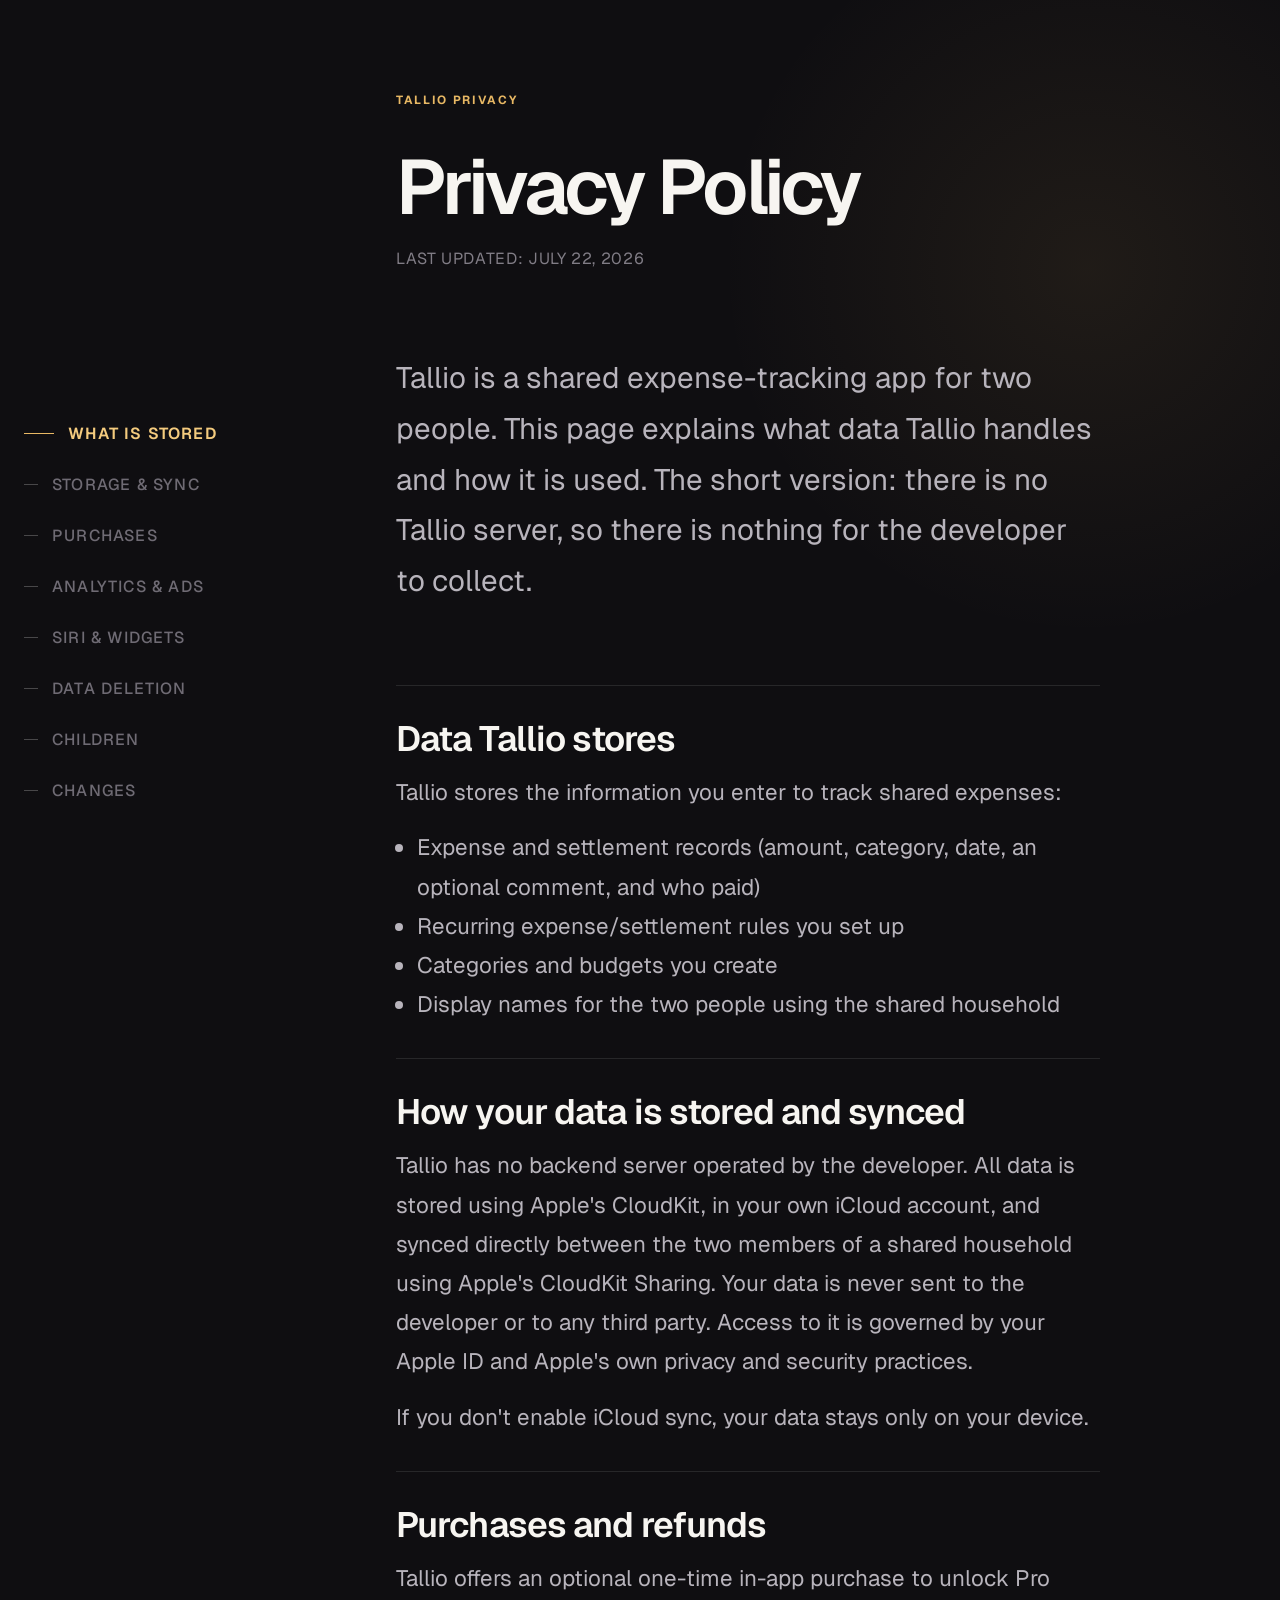
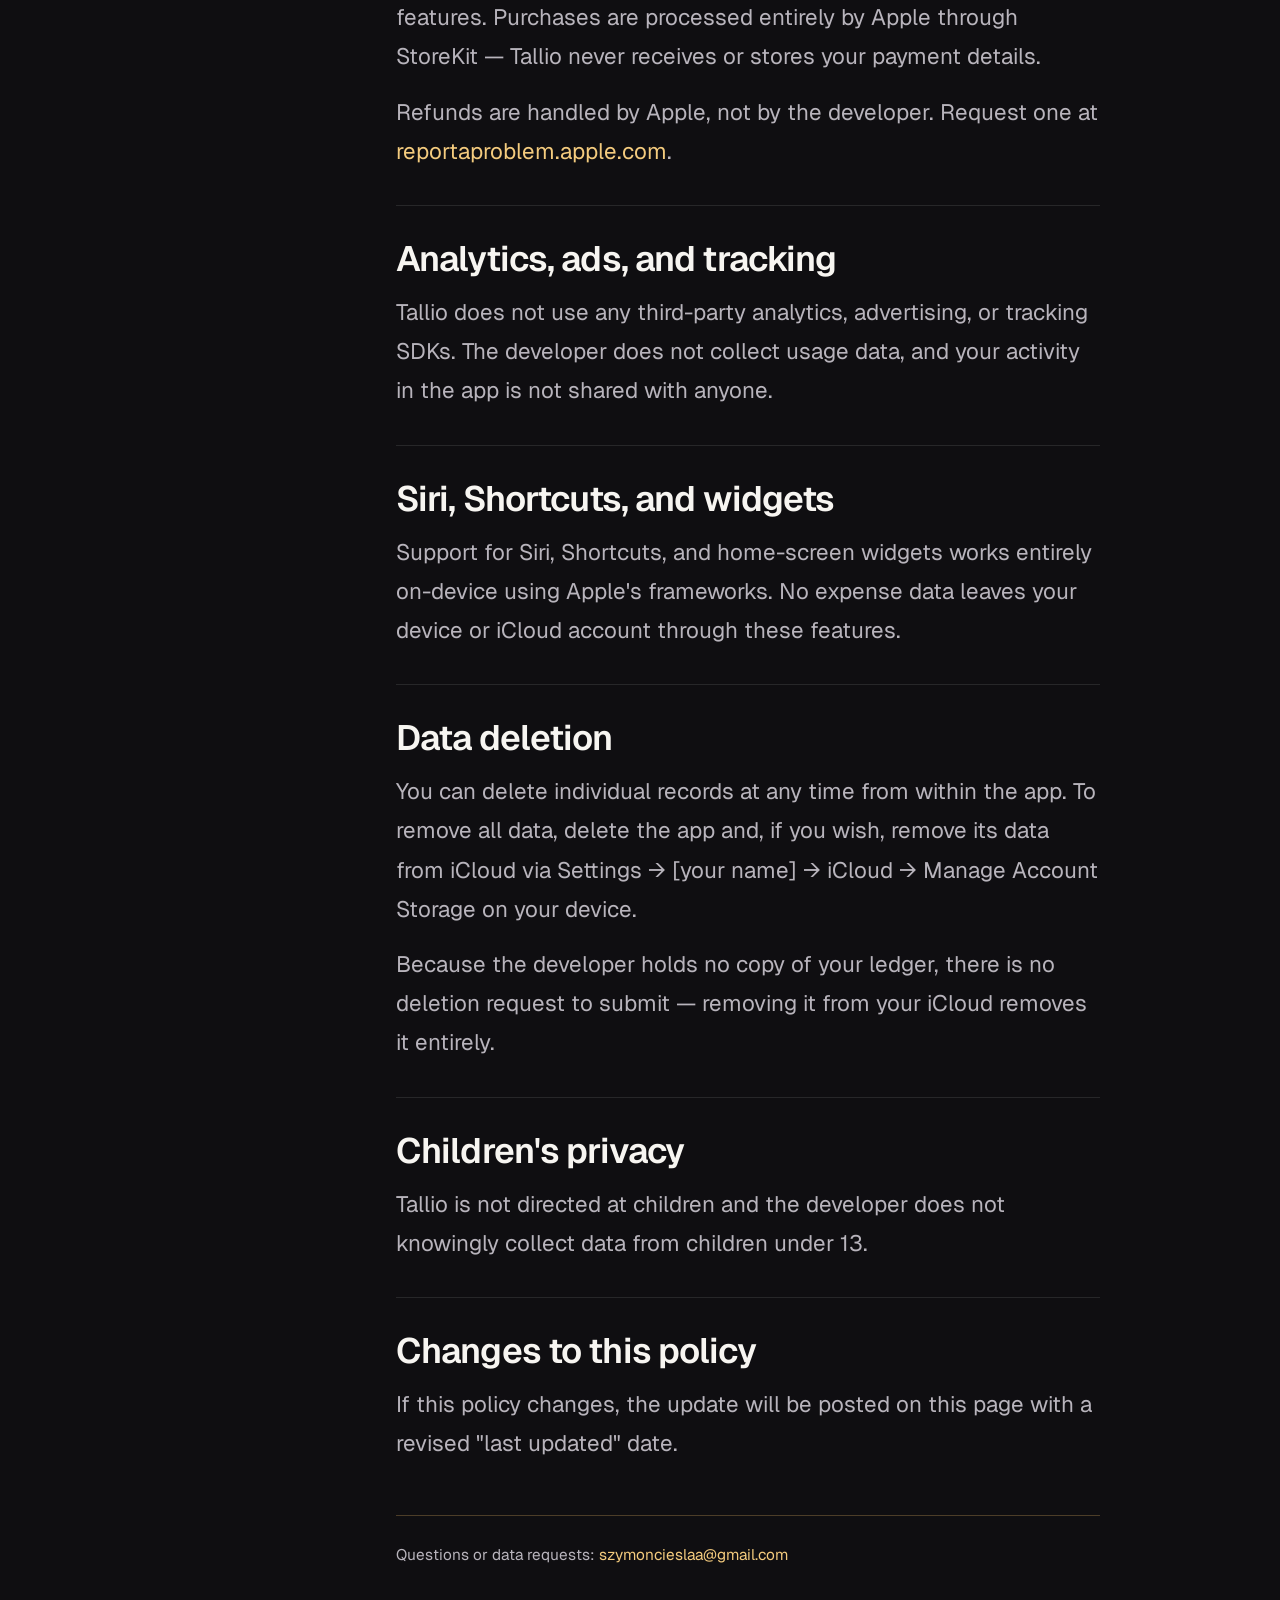
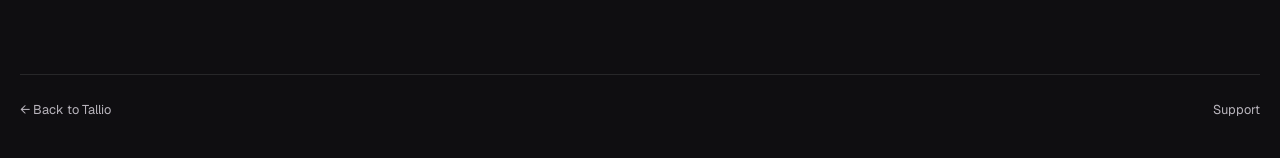
==== index.html @ cdf9dbfb "Match legal page to reference layout" ====
<!DOCTYPE html>
<html lang="en">
<head>
<meta charset="utf-8">
<meta name="viewport" content="width=device-width, initial-scale=1">
<title>Tallio — Privacy Policy</title>
<meta name="description" content="How Tallio handles your data. There is no Tallio server — everything lives in your own iCloud.">
<link rel="canonical" href="https://ciesls.github.io/tallio-legal/">
<meta property="og:type" content="website">
<meta property="og:site_name" content="Tallio">
<meta property="og:url" content="https://ciesls.github.io/tallio-legal/">
<meta property="og:title" content="Tallio — Privacy Policy">
<meta property="og:description" content="How Tallio handles your data. There is no Tallio server — everything lives in your own iCloud.">
<meta property="og:image" content="https://ciesls.github.io/tallio/og.png">
<meta name="twitter:card" content="summary_large_image">
<meta name="twitter:title" content="Tallio — Privacy Policy">
<meta name="twitter:description" content="How Tallio handles your data. There is no Tallio server — everything lives in your own iCloud.">
<meta name="twitter:image" content="https://ciesls.github.io/tallio/og.png">
<link rel="icon" href="app-icon.png">
<link rel="stylesheet" href="https://fonts.googleapis.com/css2?family=Geist:wght@400;500;600;700&display=swap">
<style>
*, *::before, *::after { box-sizing: border-box; }
html { scroll-behavior: smooth; scroll-padding-top: 96px; background: #0f0e11; }
body { margin: 0; background: radial-gradient(circle at 85% 8%, rgba(232,184,100,.08), transparent 23rem), #0f0e11; color: #f7f5f1; font-family: "Geist", "SF Pro Display", -apple-system, system-ui, sans-serif; text-rendering: optimizeLegibility; }
a { color: #f4cb7e; text-decoration: none; }
a:hover { color: #e8b864; text-decoration: underline; }
img { display: block; max-width: 100%; }
::selection { background: #e8b864; color: #2a1c08; }

[style-hover]:hover { color: #f4cb7e; }
header a:hover, header summary:hover { background: rgba(255,255,255,.05); }
.rail a, .strip a { text-decoration: none; }
.rail a { display: flex; align-items: center; gap: 12px; padding: 7px 0; color: #6f6b74; font-size: .72rem; font-weight: 500; letter-spacing: .075em; text-transform: uppercase; transition: color .2s; }
.rail a.on { color: #f4cb7e; font-weight: 620; }
.rail .bar { height: 1px; width: 14px; background: rgba(255,255,255,.24); transition: width .24s cubic-bezier(.4,0,.2,1), background .24s; }
.rail a.on .bar { width: 30px; background: #e8b864; }

.rail { position: fixed; left: max(18px, calc((100vw - 860px) / 2 - 172px)); top: 52%; transform: translateY(-50%); z-index: 40; display: none; gap: 3px; padding: 6px 0; }
.pagenav { display: flex; flex-wrap: wrap; gap: 8px; margin: 0 0 56px; padding: 20px; border: 1px solid rgba(255,255,255,.10); border-radius: 18px; background: rgba(255,255,255,.024); }
.pagenav span.eyebrow { flex-basis: 100%; color: #817d86; font-size: .68rem; font-weight: 670; letter-spacing: .12em; text-transform: uppercase; }
.pagenav a { padding: 8px 12px; border: 1px solid rgba(255,255,255,.10); border-radius: 999px; color: #b8b4bc; font-size: .8rem; text-decoration: none; }
.pagenav a:hover { color: #f4cb7e; border-color: rgba(232,184,100,.28); }
@media (min-width: 1220px) { .rail { display: grid; } .pagenav { display: none; } }

/* Match the wide editorial layout used by the legal-page reference. */
@media (min-width: 1220px) {
  header { display: none !important; }
  body > div[style*="height:69px"] { display: none !important; }
  .rail {
    left: max(24px, calc((100vw - 1844px) / 2)) !important;
    top: 68% !important;
    gap: 8px;
  }
  .rail a {
    padding: 11px 0 !important;
    font-size: 1rem !important;
    gap: 14px;
  }
  main.legal-main {
    width: min(1472px, calc(100vw - 576px)) !important;
    margin: 0 0 0 max(396px, calc((100vw - 1844px) / 2 + 294px)) !important;
    padding: 92px 0 90px !important;
  }
  main.legal-main > h1 {
    margin-top: 42px !important;
    margin-bottom: 22px !important;
    font-size: clamp(4rem, 6vw, 7.6rem) !important;
  }
  main.legal-main > p.legal-updated {
    margin-bottom: 84px !important;
    font-size: 1rem !important;
  }
  main.legal-main > p.legal-intro {
    margin-bottom: 78px !important;
    font-size: 1.85rem !important;
    line-height: 1.72 !important;
  }
  main.legal-main section h2 {
    font-size: 2.2rem !important;
  }
  main.legal-main section p,
  main.legal-main section ul {
    font-size: 1.4rem !important;
    line-height: 1.75 !important;
  }
}

</style>
</head>
<body>
<header style="position:fixed;top:0;left:0;right:0;z-index:50;width:100%;display:grid;grid-template-columns:auto minmax(0,1fr) auto auto;align-items:center;gap:10px;padding:14px max(20px, calc((100% - 1240px) / 2));backdrop-filter:blur(22px) saturate(140%);-webkit-backdrop-filter:blur(22px) saturate(140%);background:rgba(15,14,17,.78);border-bottom:1px solid rgba(255,255,255,.07)">
  <a href="https://ciesls.github.io/tallio/" style="display:inline-flex;align-items:center;gap:11px;font-size:1.12rem;font-weight:680;letter-spacing:-.025em;color:#f7f5f1;width:max-content" style-hover="color:#f7f5f1">
    <img src="app-icon.png" alt="" width="38" height="38" style="border-radius:10px;box-shadow:0 8px 28px rgba(0,0,0,.42)">
    <span>Tallio</span>
  </a>
  <div style="display:flex;align-items:center;justify-content:flex-end;gap:6px;min-width:0;overflow-x:auto;scrollbar-width:none">
    <a href="https://ciesls.github.io/tallio/#features" style="color:#b8b4bc;font-size:.86rem;padding:8px 12px;border-radius:999px;white-space:nowrap" style-hover="color:#f4cb7e;background:rgba(255,255,255,.05)">Features</a>
    <a href="https://ciesls.github.io/tallio/support.html" style="color:#b8b4bc;font-size:.86rem;padding:8px 12px;border-radius:999px;white-space:nowrap" style-hover="color:#f4cb7e;background:rgba(255,255,255,.05)">Support</a>
  </div>
  <a aria-current="page" href="#top" style="justify-self:end;color:#f4cb7e;font-size:.86rem;padding:8px 12px;border-radius:999px;white-space:nowrap;background:rgba(255,255,255,.05)">Legal</a>
  <a href="https://apps.apple.com/app/tallio" style="justify-self:end;padding:10px 17px;border-radius:999px;border:1px solid rgba(232,184,100,.28);background:rgba(232,184,100,.09);color:#f4cb7e;font-size:.84rem;font-weight:600;white-space:nowrap">Download</a>
</header>
<div style="height:69px"></div>

<nav class="rail" data-spy aria-label="Sections">
    <a href="#stores" class="on"><span class="bar"></span><span>What is stored</span></a>
    <a href="#sync"><span class="bar"></span><span>Storage & sync</span></a>
    <a href="#purchases"><span class="bar"></span><span>Purchases</span></a>
    <a href="#tracking"><span class="bar"></span><span>Analytics & ads</span></a>
    <a href="#siri"><span class="bar"></span><span>Siri & widgets</span></a>
    <a href="#deletion"><span class="bar"></span><span>Data deletion</span></a>
    <a href="#children"><span class="bar"></span><span>Children</span></a>
    <a href="#changes"><span class="bar"></span><span>Changes</span></a>
  </nav>

<main id="top" class="legal-main" style="width:min(calc(100% - 40px),860px);margin:0 auto;padding:88px 0 90px;display:grid;grid-template-columns:1fr">
  <span style="display:inline-flex;color:#e8b864;letter-spacing:.14em;text-transform:uppercase;font-size:.74rem;font-weight:680">Tallio privacy</span>
  <h1 style="max-width:780px;margin:20px 0 12px;font-size:clamp(2.8rem,6vw,4.6rem);font-weight:620;line-height:1;letter-spacing:-.05em">Privacy Policy</h1>
  <p class="legal-updated" style="margin:0 0 44px;color:#817d86;font-size:.82rem;letter-spacing:.04em;text-transform:uppercase">Last updated: July 22, 2026</p>
  <p class="legal-intro" style="margin:0 0 40px;color:#b8b4bc;font-size:1.18rem;line-height:1.7">Tallio is a shared expense-tracking app for two people. This page explains what data Tallio handles and how it is used. The short version: there is no Tallio server, so there is nothing for the developer to collect.</p>

  <nav class="pagenav" aria-label="On this page">
    <span class="eyebrow">On this page</span>
    <a href="#stores">What is stored</a>
    <a href="#sync">Storage & sync</a>
    <a href="#purchases">Purchases</a>
    <a href="#tracking">Analytics & ads</a>
    <a href="#siri">Siri & widgets</a>
    <a href="#deletion">Data deletion</a>
    <a href="#children">Children</a>
    <a href="#changes">Changes</a>
  </nav>

  <section id="stores" style="padding:30px 0 34px;border-top:1px solid rgba(255,255,255,.10)">
    <h2 style="margin:0 0 12px;color:#f7f5f1;font-size:1.38rem;font-weight:610;letter-spacing:-.025em">Data Tallio stores</h2>
    <p style="margin:0 0 16px;color:#b8b4bc;font-size:.98rem;line-height:1.75">Tallio stores the information you enter to track shared expenses:</p>
    <ul style="margin:0;padding-left:1.3rem;color:#b8b4bc;font-size:.98rem;line-height:1.75">
      <li>Expense and settlement records (amount, category, date, an optional comment, and who paid)</li>
      <li>Recurring expense/settlement rules you set up</li>
      <li>Categories and budgets you create</li>
      <li>Display names for the two people using the shared household</li>
    </ul>
  </section>

  <section id="sync" style="padding:30px 0 34px;border-top:1px solid rgba(255,255,255,.10)">
    <h2 style="margin:0 0 12px;color:#f7f5f1;font-size:1.38rem;font-weight:610;letter-spacing:-.025em">How your data is stored and synced</h2>
    <p style="margin:0 0 16px;color:#b8b4bc;font-size:.98rem;line-height:1.75">Tallio has no backend server operated by the developer. All data is stored using Apple's CloudKit, in your own iCloud account, and synced directly between the two members of a shared household using Apple's CloudKit Sharing. Your data is never sent to the developer or to any third party. Access to it is governed by your Apple ID and Apple's own privacy and security practices.</p>
    <p style="margin:0;color:#b8b4bc;font-size:.98rem;line-height:1.75">If you don't enable iCloud sync, your data stays only on your device.</p>
  </section>

  <section id="purchases" style="padding:30px 0 34px;border-top:1px solid rgba(255,255,255,.10)">
    <h2 style="margin:0 0 12px;color:#f7f5f1;font-size:1.38rem;font-weight:610;letter-spacing:-.025em">Purchases and refunds</h2>
    <p style="margin:0 0 16px;color:#b8b4bc;font-size:.98rem;line-height:1.75">Tallio offers an optional one-time in-app purchase to unlock Pro features. Purchases are processed entirely by Apple through StoreKit — Tallio never receives or stores your payment details.</p>
    <p style="margin:0;color:#b8b4bc;font-size:.98rem;line-height:1.75">Refunds are handled by Apple, not by the developer. Request one at <a href="https://reportaproblem.apple.com" rel="noopener">reportaproblem.apple.com</a>.</p>
  </section>

  <section id="tracking" style="padding:30px 0 34px;border-top:1px solid rgba(255,255,255,.10)">
    <h2 style="margin:0 0 12px;color:#f7f5f1;font-size:1.38rem;font-weight:610;letter-spacing:-.025em">Analytics, ads, and tracking</h2>
    <p style="margin:0;color:#b8b4bc;font-size:.98rem;line-height:1.75">Tallio does not use any third-party analytics, advertising, or tracking SDKs. The developer does not collect usage data, and your activity in the app is not shared with anyone.</p>
  </section>

  <section id="siri" style="padding:30px 0 34px;border-top:1px solid rgba(255,255,255,.10)">
    <h2 style="margin:0 0 12px;color:#f7f5f1;font-size:1.38rem;font-weight:610;letter-spacing:-.025em">Siri, Shortcuts, and widgets</h2>
    <p style="margin:0;color:#b8b4bc;font-size:.98rem;line-height:1.75">Support for Siri, Shortcuts, and home-screen widgets works entirely on-device using Apple's frameworks. No expense data leaves your device or iCloud account through these features.</p>
  </section>

  <section id="deletion" style="padding:30px 0 34px;border-top:1px solid rgba(255,255,255,.10)">
    <h2 style="margin:0 0 12px;color:#f7f5f1;font-size:1.38rem;font-weight:610;letter-spacing:-.025em">Data deletion</h2>
    <p style="margin:0 0 16px;color:#b8b4bc;font-size:.98rem;line-height:1.75">You can delete individual records at any time from within the app. To remove all data, delete the app and, if you wish, remove its data from iCloud via Settings → [your name] → iCloud → Manage Account Storage on your device.</p>
    <p style="margin:0;color:#b8b4bc;font-size:.98rem;line-height:1.75">Because the developer holds no copy of your ledger, there is no deletion request to submit — removing it from your iCloud removes it entirely.</p>
  </section>

  <section id="children" style="padding:30px 0 34px;border-top:1px solid rgba(255,255,255,.10)">
    <h2 style="margin:0 0 12px;color:#f7f5f1;font-size:1.38rem;font-weight:610;letter-spacing:-.025em">Children's privacy</h2>
    <p style="margin:0;color:#b8b4bc;font-size:.98rem;line-height:1.75">Tallio is not directed at children and the developer does not knowingly collect data from children under 13.</p>
  </section>

  <section id="changes" style="padding:30px 0 34px;border-top:1px solid rgba(255,255,255,.10)">
    <h2 style="margin:0 0 12px;color:#f7f5f1;font-size:1.38rem;font-weight:610;letter-spacing:-.025em">Changes to this policy</h2>
    <p style="margin:0;color:#b8b4bc;font-size:.98rem;line-height:1.75">If this policy changes, the update will be posted on this page with a revised "last updated" date.</p>
  </section>

  <p style="margin-top:18px;padding:26px 0 0;border-top:1px solid rgba(232,184,100,.28);color:#b8b4bc;font-size:.96rem;line-height:1.7">
    Questions or data requests: <a href="mailto:szymoncieslaa@gmail.com">szymoncieslaa@gmail.com</a>
  </p>
</main>

<footer style="width:min(calc(100% - 40px),1240px);margin:0 auto;display:flex;flex-wrap:wrap;gap:22px;justify-content:space-between;padding:26px 0 40px;border-top:1px solid rgba(255,255,255,.10);color:#817d86;font-size:.8rem">
  <a href="https://ciesls.github.io/tallio/" style="color:#b8b4bc" style-hover="color:#e8b864">← Back to Tallio</a>
  <a href="https://ciesls.github.io/tallio/support.html" style="color:#b8b4bc" style-hover="color:#e8b864">Support</a>
</footer>

<script>
(function(){
  var ids = ["stores","sync","purchases","tracking","siri","deletion","children","changes"];
  var links = [].slice.call(document.querySelectorAll('[data-spy] a'));
  var bars = document.querySelector('[data-bars]');
  var spacer = document.querySelector('[data-spacer]');
  var queued = false;
  function sync(){
    if (bars && spacer) spacer.style.height = bars.offsetHeight + 'px';
    var mark = window.innerHeight * 0.32;
    var active = ids[0];
    ids.forEach(function(id){
      var el = document.getElementById(id);
      if (el && el.getBoundingClientRect().top <= mark) active = id;
    });
    links.forEach(function(a){
      a.classList.toggle('on', a.getAttribute('href') === '#' + active);
    });
  }
  function tick(){ if (queued) return; queued = true; requestAnimationFrame(function(){ queued = false; sync(); }); }
  window.addEventListener('scroll', tick, { passive: true });
  window.addEventListener('resize', tick);
  sync(); setTimeout(sync, 300);
})();
</script>

</body>
</html>
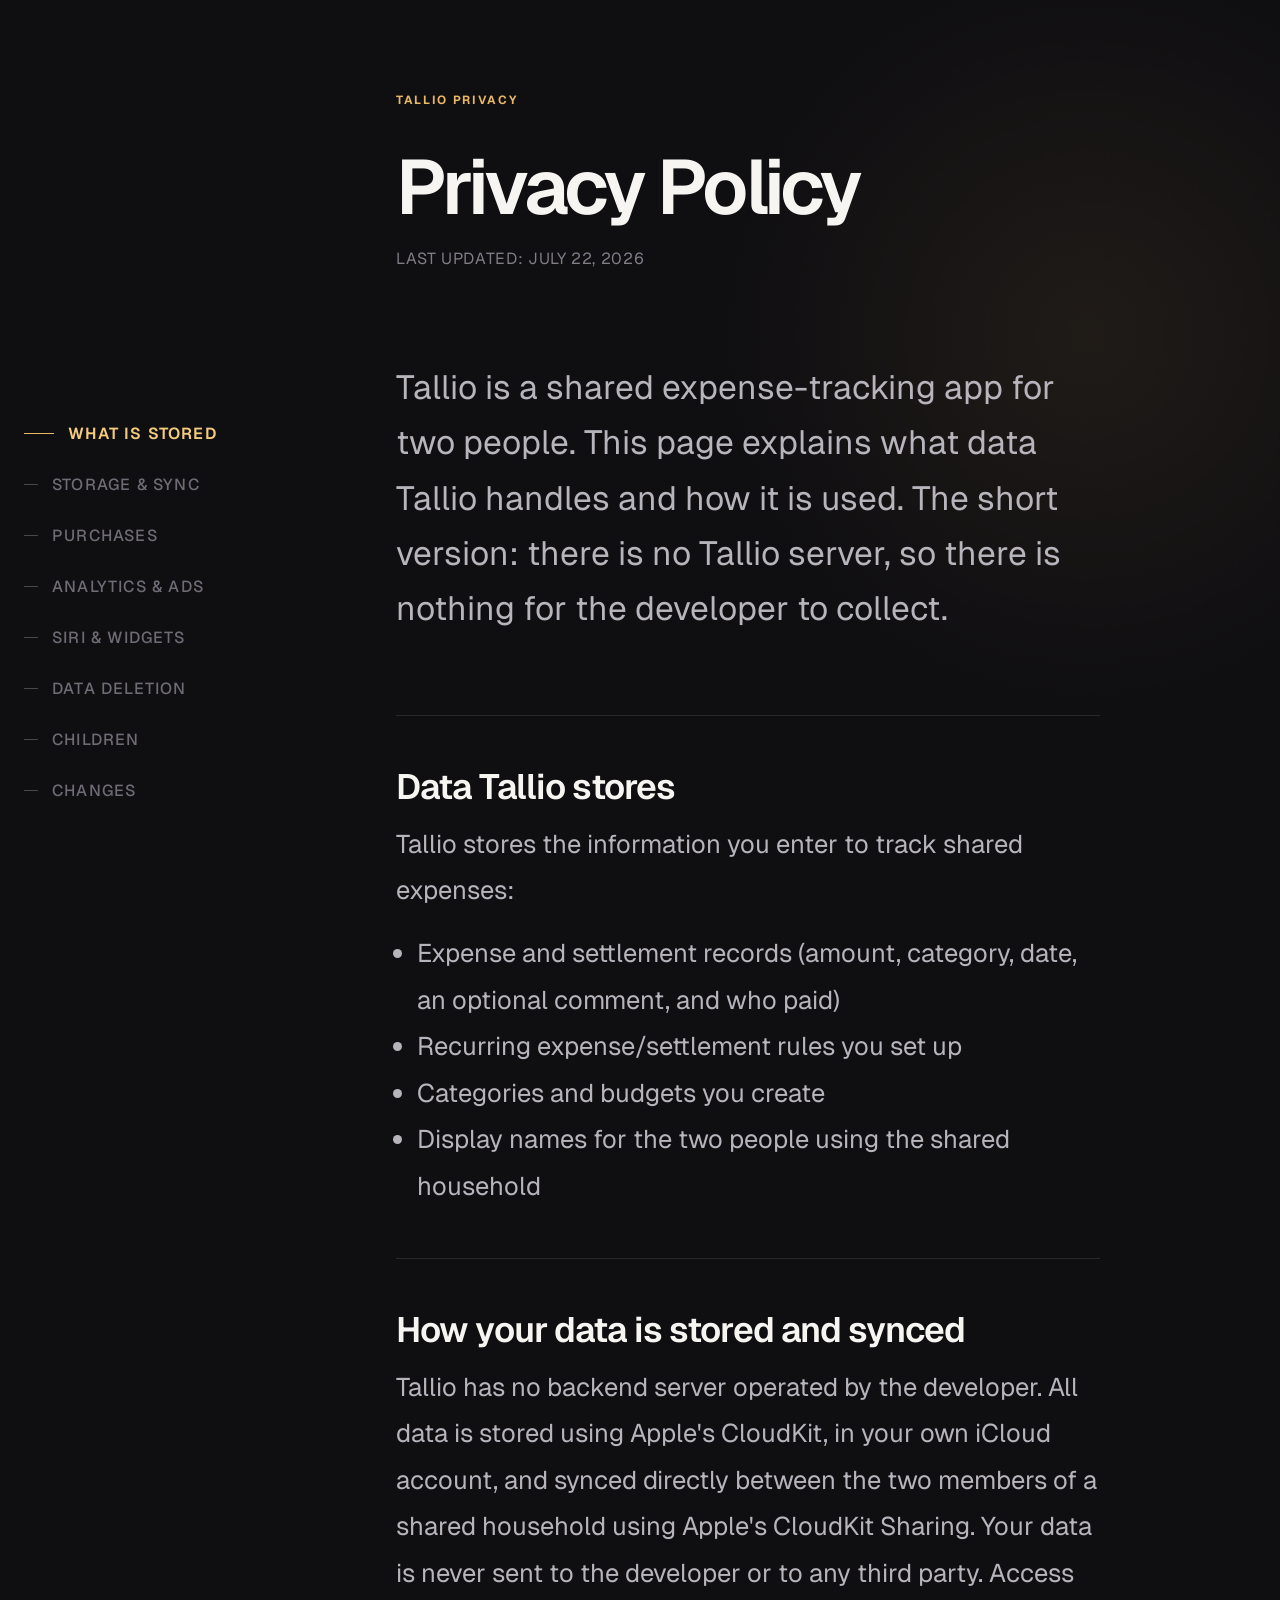
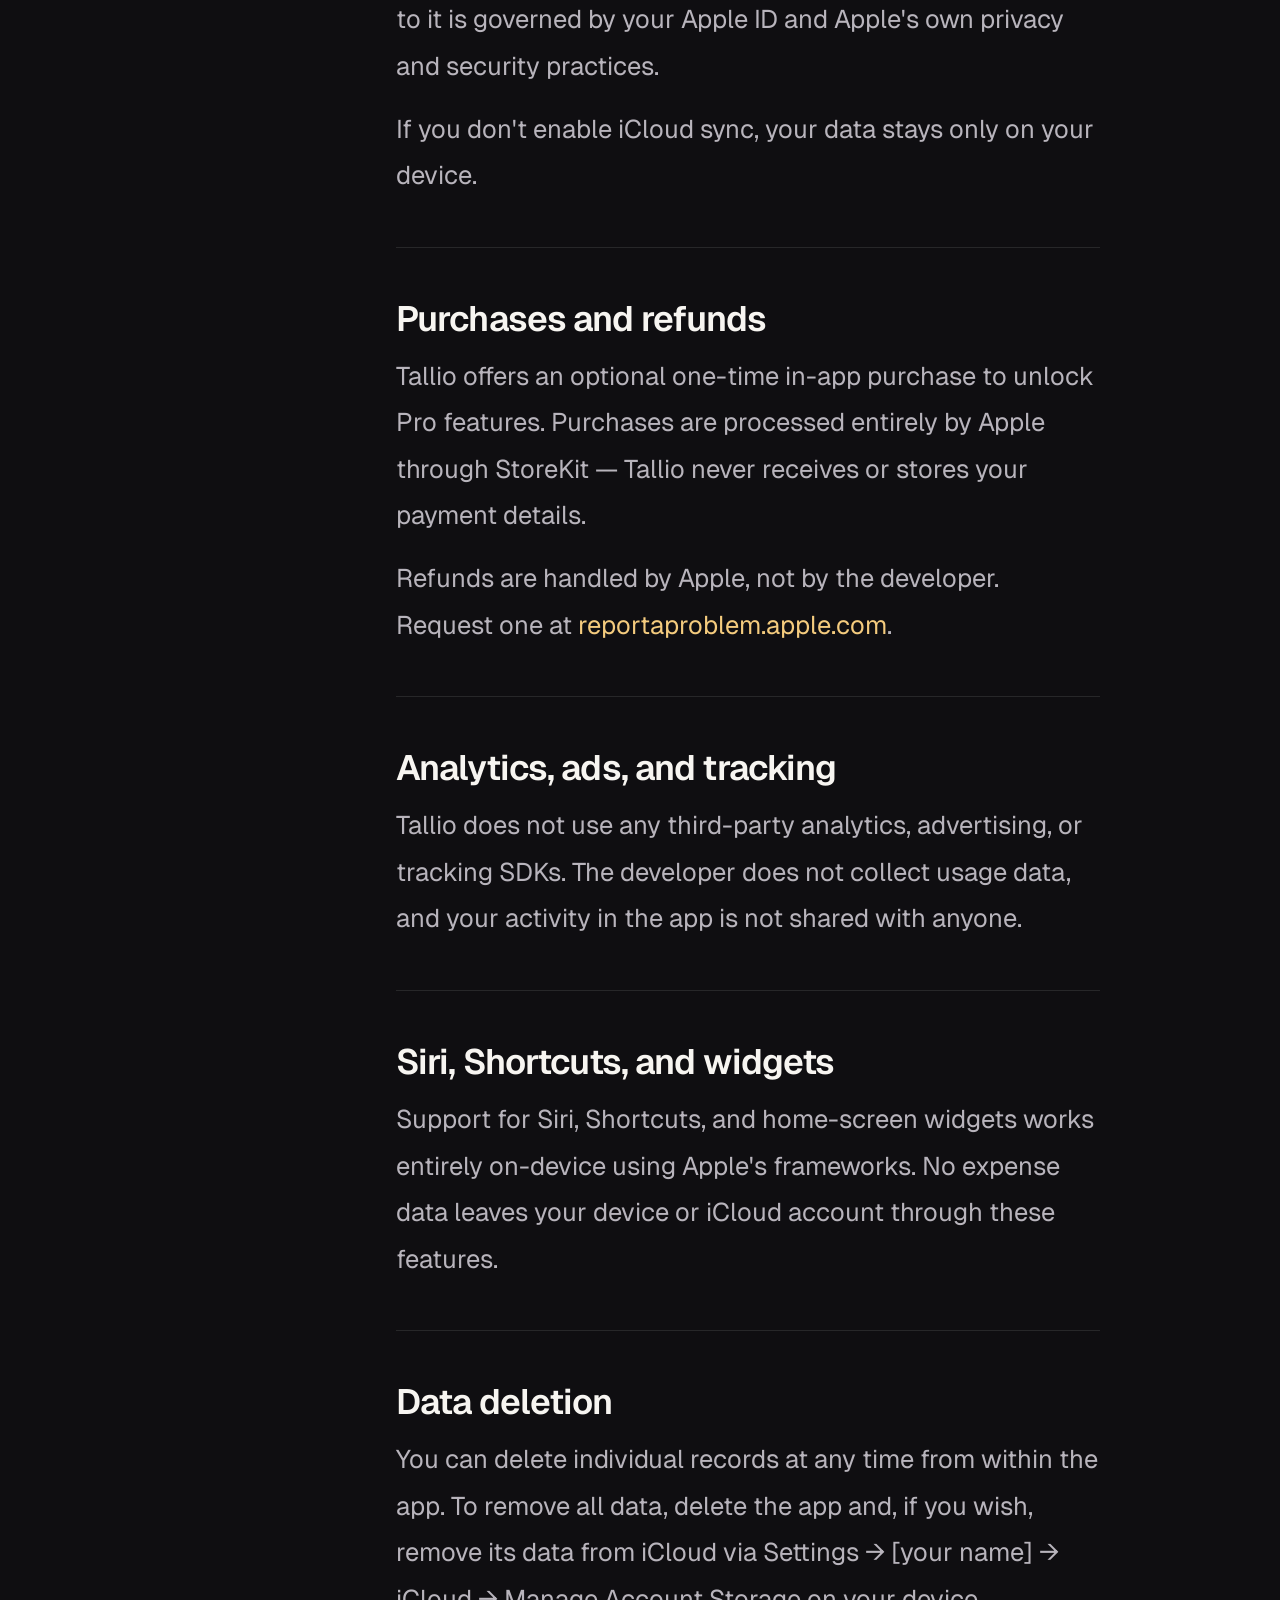
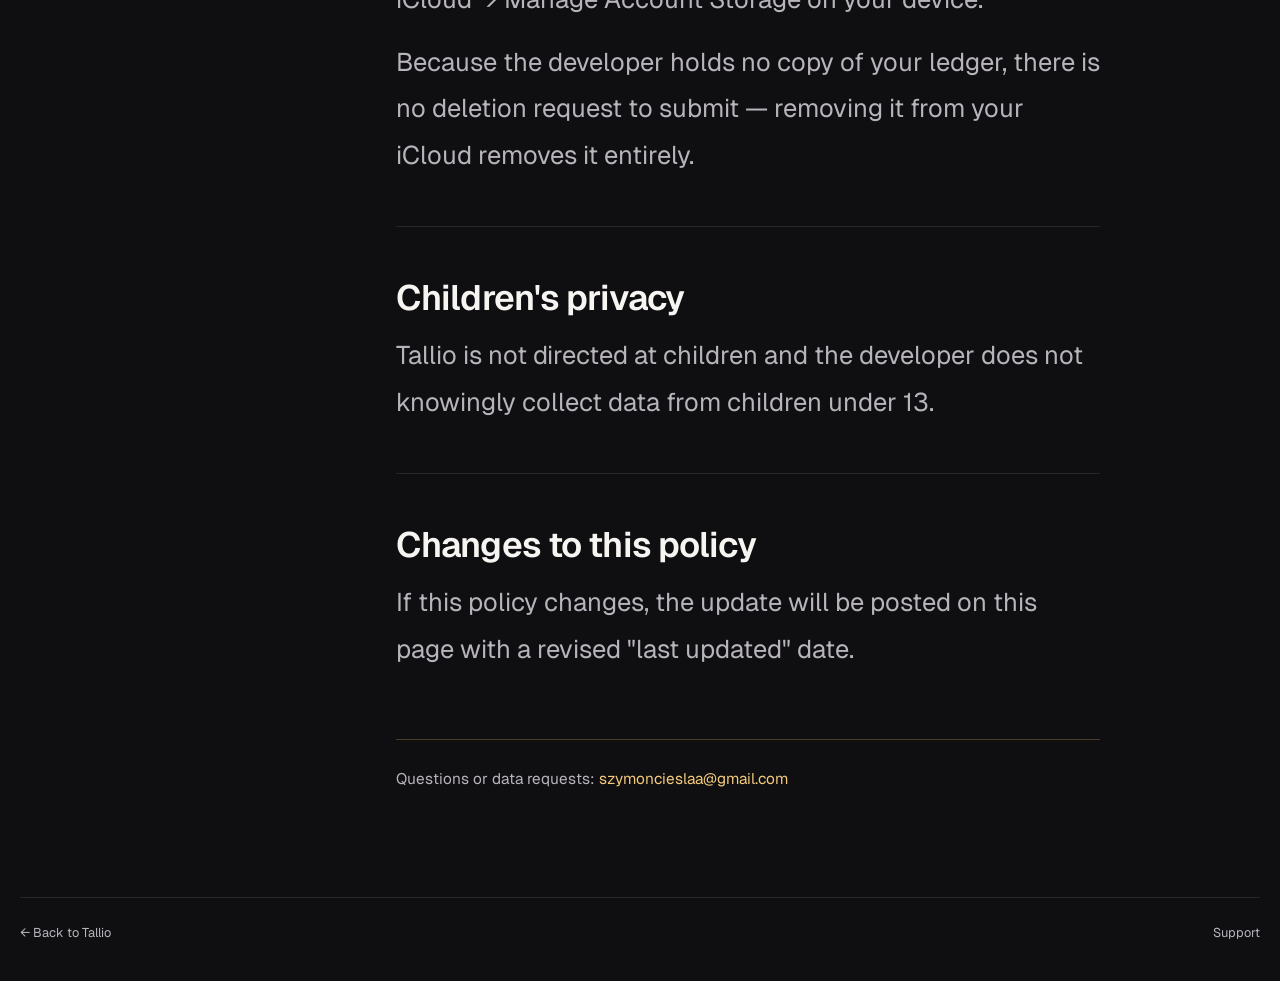
==== commit fd477b52: "Tune legal typography to reference scale" ====
--- a/index.html
+++ b/index.html
@@ -67,21 +67,25 @@
     font-size: clamp(4rem, 6vw, 7.6rem) !important;
   }
   main.legal-main > p.legal-updated {
-    margin-bottom: 84px !important;
+    margin-bottom: 91px !important;
     font-size: 1rem !important;
   }
   main.legal-main > p.legal-intro {
     margin-bottom: 78px !important;
-    font-size: 1.85rem !important;
-    line-height: 1.72 !important;
+    font-size: 2.1rem !important;
+    line-height: 1.65 !important;
+  }
+  main.legal-main section {
+    padding-top: 48px !important;
+    padding-bottom: 48px !important;
   }
   main.legal-main section h2 {
     font-size: 2.2rem !important;
   }
   main.legal-main section p,
   main.legal-main section ul {
-    font-size: 1.4rem !important;
-    line-height: 1.75 !important;
+    font-size: 1.6rem !important;
+    line-height: 1.82 !important;
   }
 }
 
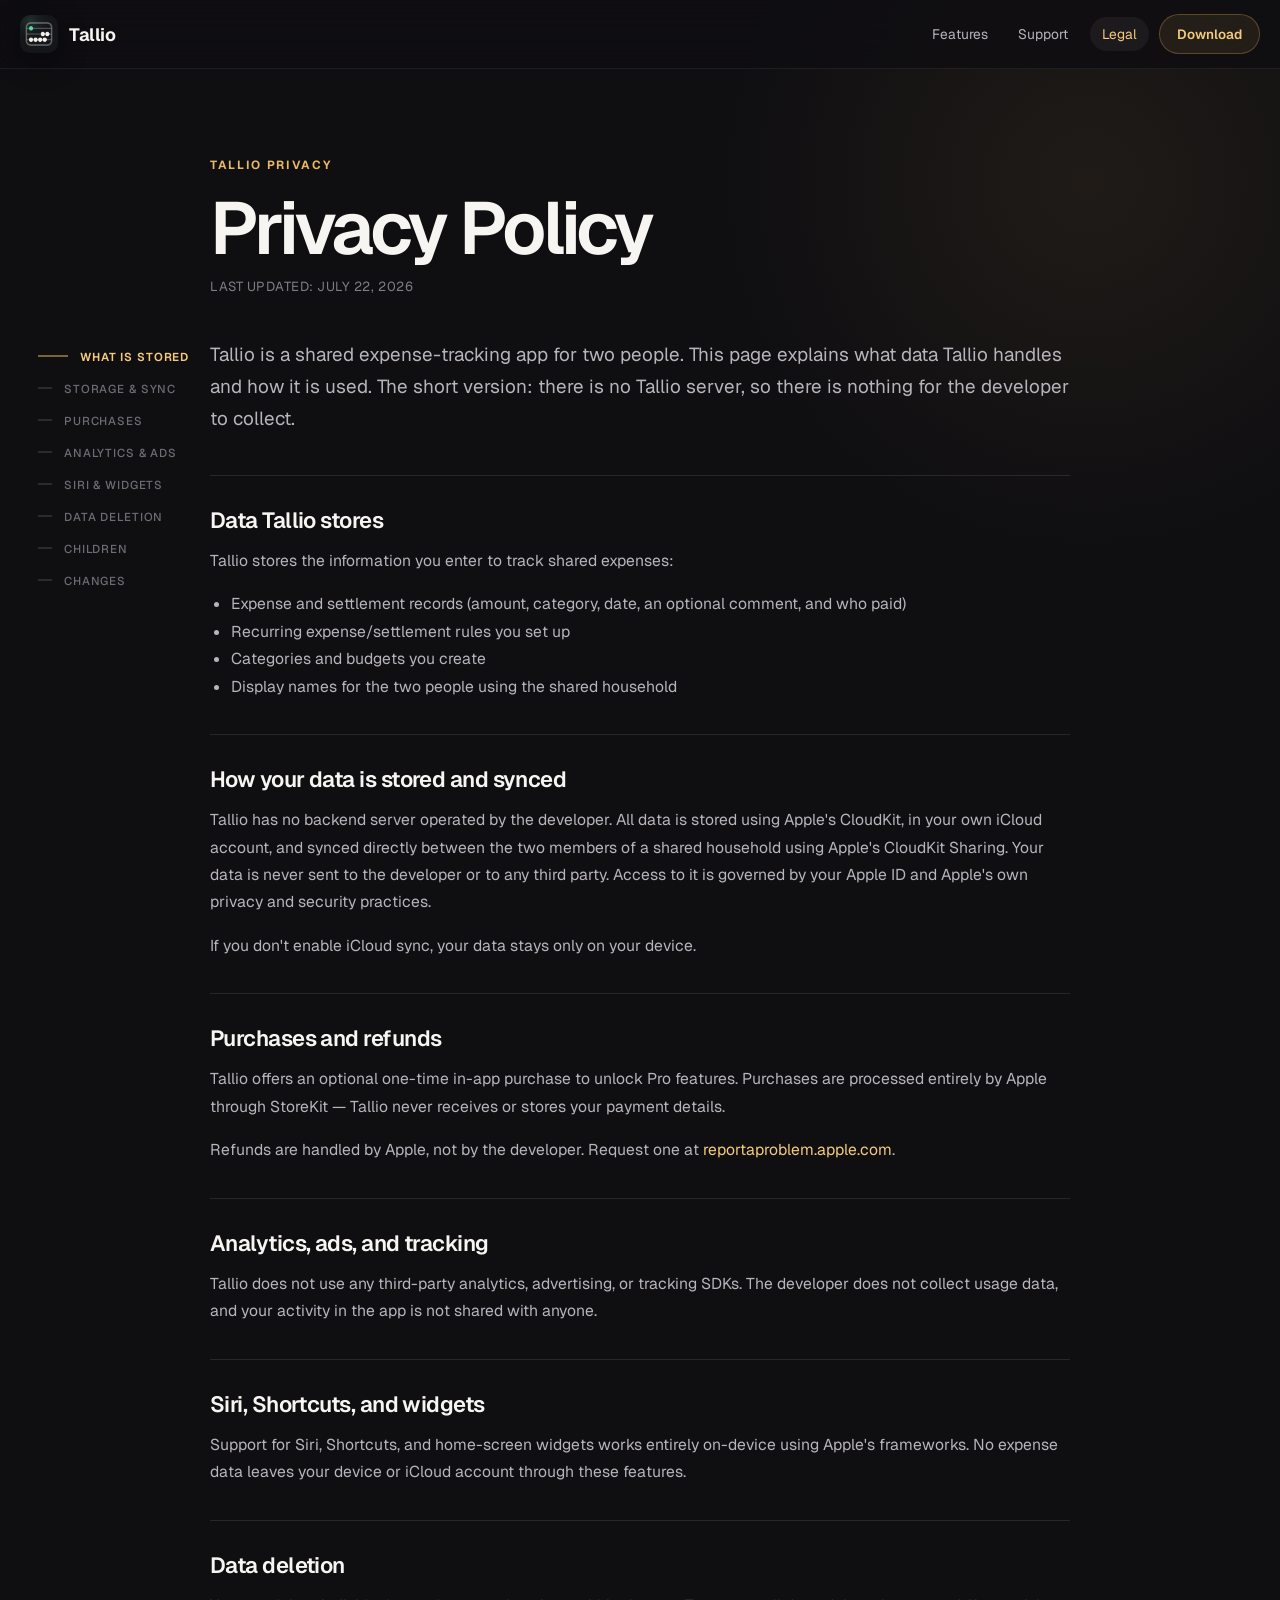
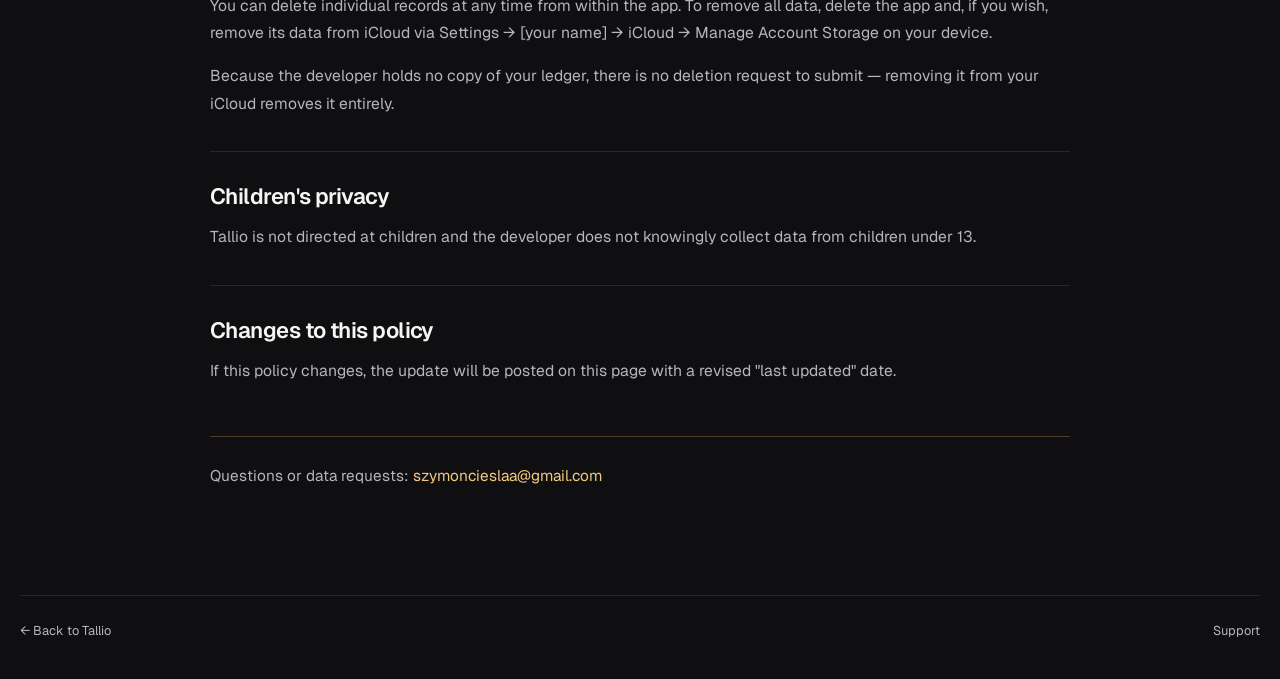
==== commit fe56db31: "Keep reference layout for wide screens" ====
--- a/index.html
+++ b/index.html
@@ -43,7 +43,7 @@
 @media (min-width: 1220px) { .rail { display: grid; } .pagenav { display: none; } }
 
 /* Match the wide editorial layout used by the legal-page reference. */
-@media (min-width: 1220px) {
+@media (min-width: 1600px) {
   header { display: none !important; }
   body > div[style*="height:69px"] { display: none !important; }
   .rail {
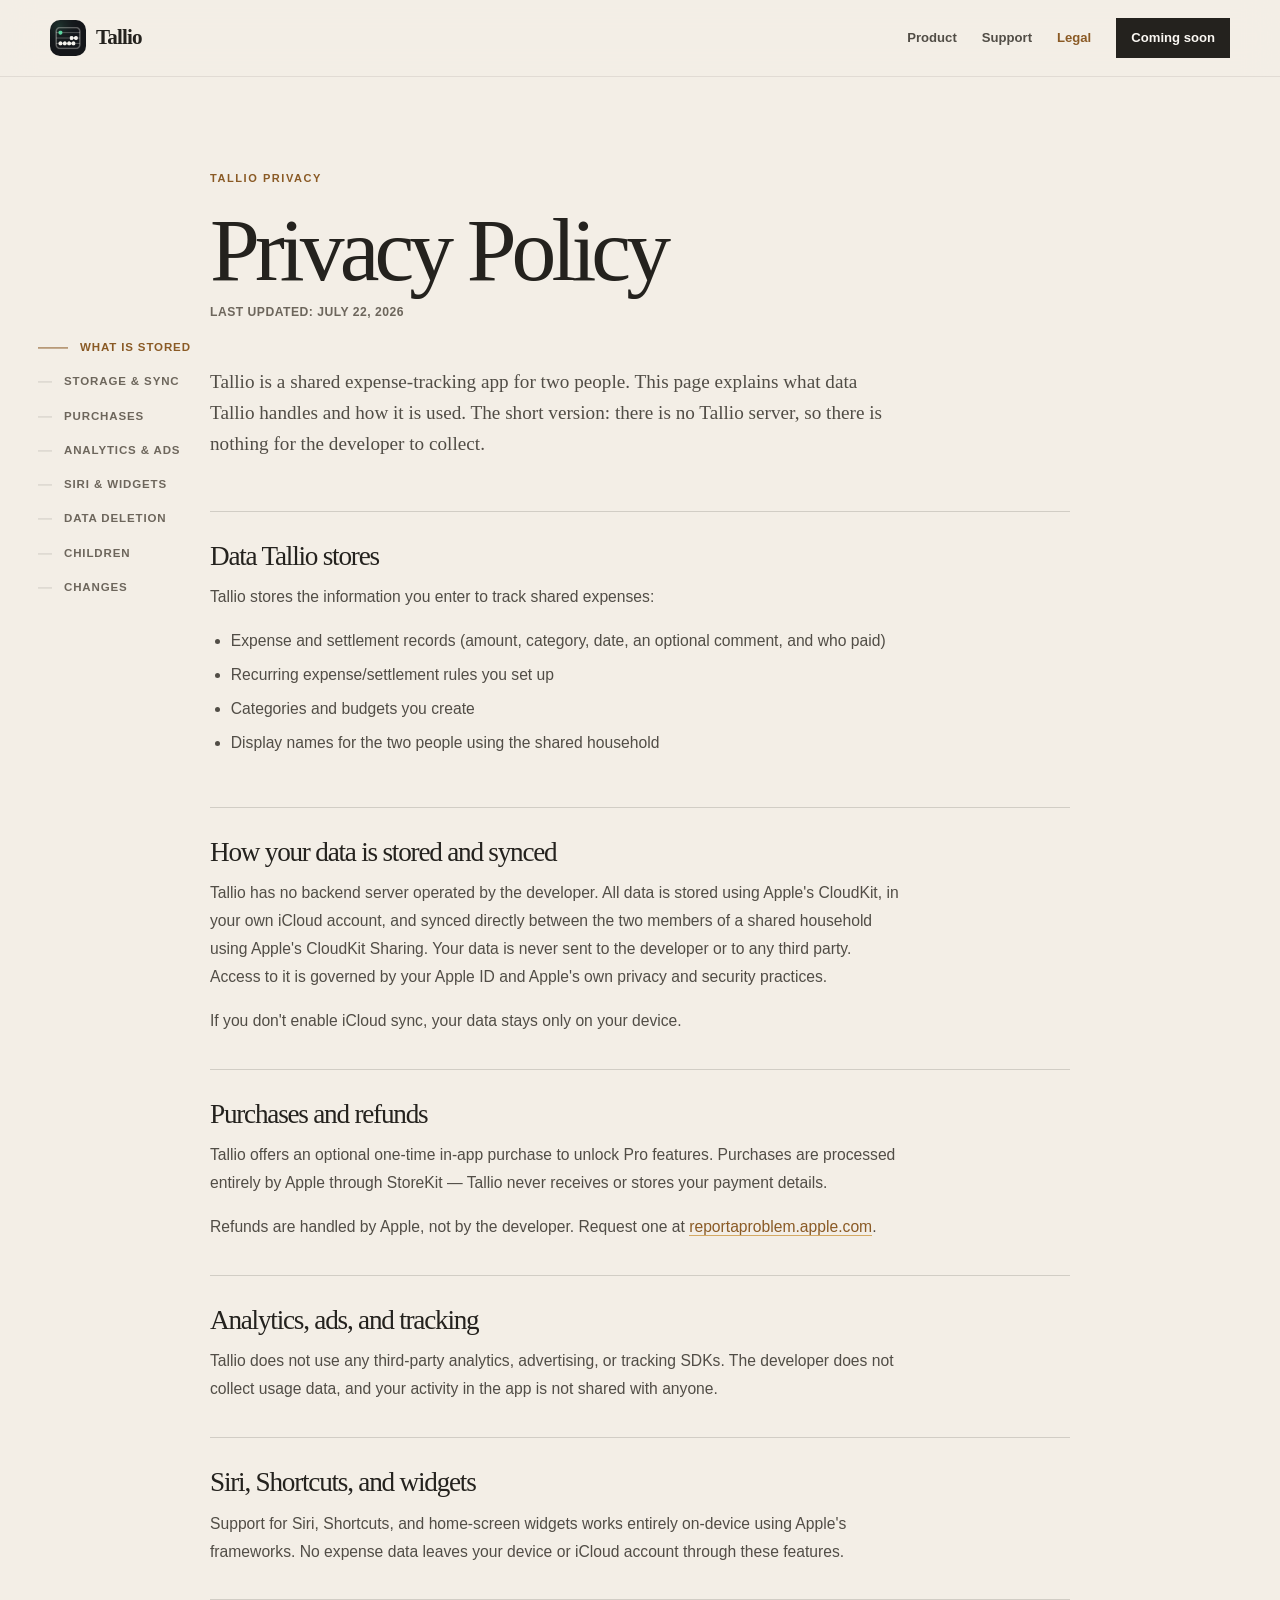
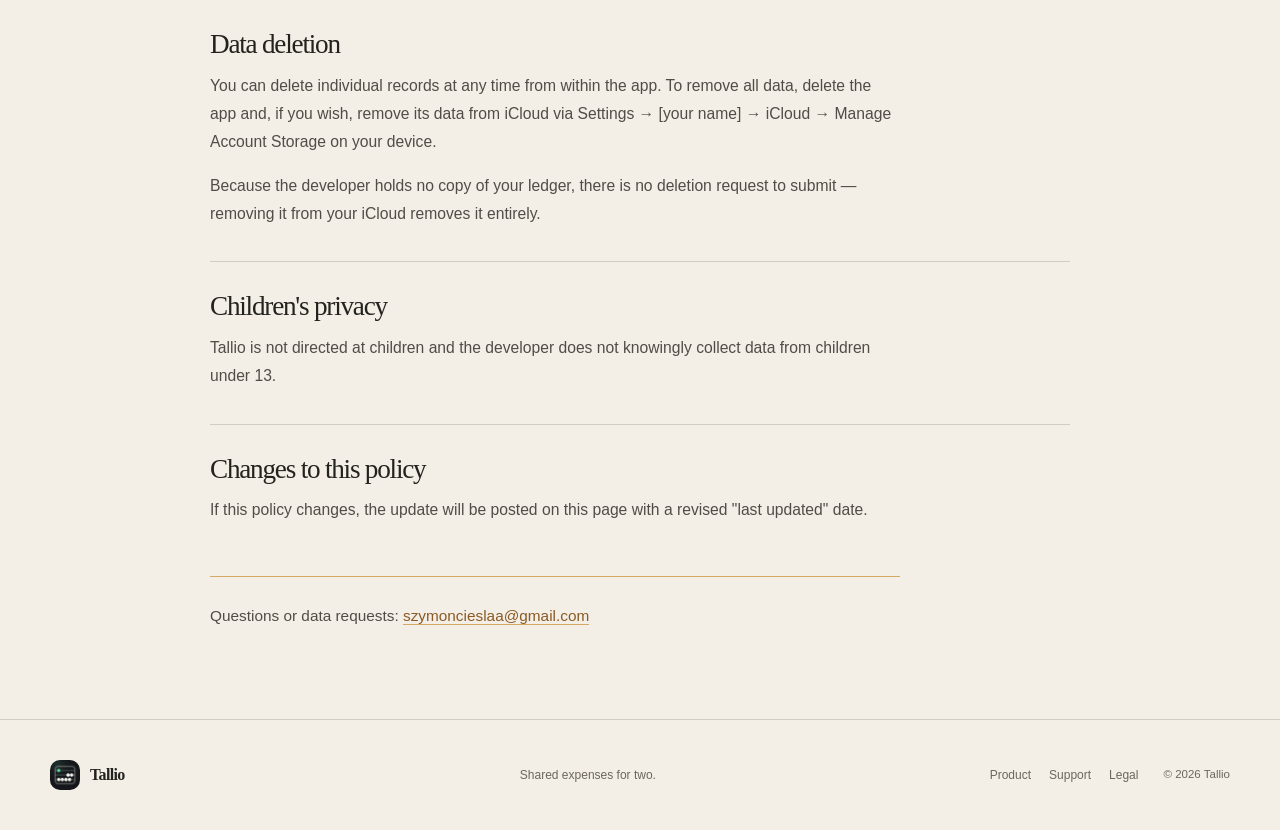
==== commit bab8cf5a: "Match legal pages to refreshed Tallio website design" ====
--- a/index.html
+++ b/index.html
@@ -17,94 +17,17 @@
 <meta name="twitter:description" content="How Tallio handles your data. There is no Tallio server — everything lives in your own iCloud.">
 <meta name="twitter:image" content="https://ciesls.github.io/tallio/og.png">
 <link rel="icon" href="app-icon.png">
-<link rel="stylesheet" href="https://fonts.googleapis.com/css2?family=Geist:wght@400;500;600;700&display=swap">
-<style>
-*, *::before, *::after { box-sizing: border-box; }
-html { scroll-behavior: smooth; scroll-padding-top: 96px; background: #0f0e11; }
-body { margin: 0; background: radial-gradient(circle at 85% 8%, rgba(232,184,100,.08), transparent 23rem), #0f0e11; color: #f7f5f1; font-family: "Geist", "SF Pro Display", -apple-system, system-ui, sans-serif; text-rendering: optimizeLegibility; }
-a { color: #f4cb7e; text-decoration: none; }
-a:hover { color: #e8b864; text-decoration: underline; }
-img { display: block; max-width: 100%; }
-::selection { background: #e8b864; color: #2a1c08; }
-
-[style-hover]:hover { color: #f4cb7e; }
-header a:hover, header summary:hover { background: rgba(255,255,255,.05); }
-.rail a, .strip a { text-decoration: none; }
-.rail a { display: flex; align-items: center; gap: 12px; padding: 7px 0; color: #6f6b74; font-size: .72rem; font-weight: 500; letter-spacing: .075em; text-transform: uppercase; transition: color .2s; }
-.rail a.on { color: #f4cb7e; font-weight: 620; }
-.rail .bar { height: 1px; width: 14px; background: rgba(255,255,255,.24); transition: width .24s cubic-bezier(.4,0,.2,1), background .24s; }
-.rail a.on .bar { width: 30px; background: #e8b864; }
-
-.rail { position: fixed; left: max(18px, calc((100vw - 860px) / 2 - 172px)); top: 52%; transform: translateY(-50%); z-index: 40; display: none; gap: 3px; padding: 6px 0; }
-.pagenav { display: flex; flex-wrap: wrap; gap: 8px; margin: 0 0 56px; padding: 20px; border: 1px solid rgba(255,255,255,.10); border-radius: 18px; background: rgba(255,255,255,.024); }
-.pagenav span.eyebrow { flex-basis: 100%; color: #817d86; font-size: .68rem; font-weight: 670; letter-spacing: .12em; text-transform: uppercase; }
-.pagenav a { padding: 8px 12px; border: 1px solid rgba(255,255,255,.10); border-radius: 999px; color: #b8b4bc; font-size: .8rem; text-decoration: none; }
-.pagenav a:hover { color: #f4cb7e; border-color: rgba(232,184,100,.28); }
-@media (min-width: 1220px) { .rail { display: grid; } .pagenav { display: none; } }
-
-/* Match the wide editorial layout used by the legal-page reference. */
-@media (min-width: 1600px) {
-  header { display: none !important; }
-  body > div[style*="height:69px"] { display: none !important; }
-  .rail {
-    left: max(24px, calc((100vw - 1844px) / 2)) !important;
-    top: 68% !important;
-    gap: 8px;
-  }
-  .rail a {
-    padding: 11px 0 !important;
-    font-size: 1rem !important;
-    gap: 14px;
-  }
-  main.legal-main {
-    width: min(1472px, calc(100vw - 576px)) !important;
-    margin: 0 0 0 max(396px, calc((100vw - 1844px) / 2 + 294px)) !important;
-    padding: 92px 0 90px !important;
-  }
-  main.legal-main > h1 {
-    margin-top: 42px !important;
-    margin-bottom: 22px !important;
-    font-size: clamp(4rem, 6vw, 7.6rem) !important;
-  }
-  main.legal-main > p.legal-updated {
-    margin-bottom: 91px !important;
-    font-size: 1rem !important;
-  }
-  main.legal-main > p.legal-intro {
-    margin-bottom: 78px !important;
-    font-size: 2.1rem !important;
-    line-height: 1.65 !important;
-  }
-  main.legal-main section {
-    padding-top: 48px !important;
-    padding-bottom: 48px !important;
-  }
-  main.legal-main section h2 {
-    font-size: 2.2rem !important;
-  }
-  main.legal-main section p,
-  main.legal-main section ul {
-    font-size: 1.6rem !important;
-    line-height: 1.82 !important;
-  }
-}
-
-</style>
+<link rel="stylesheet" href="styles.css">
 </head>
 <body>
-<header style="position:fixed;top:0;left:0;right:0;z-index:50;width:100%;display:grid;grid-template-columns:auto minmax(0,1fr) auto auto;align-items:center;gap:10px;padding:14px max(20px, calc((100% - 1240px) / 2));backdrop-filter:blur(22px) saturate(140%);-webkit-backdrop-filter:blur(22px) saturate(140%);background:rgba(15,14,17,.78);border-bottom:1px solid rgba(255,255,255,.07)">
-  <a href="https://ciesls.github.io/tallio/" style="display:inline-flex;align-items:center;gap:11px;font-size:1.12rem;font-weight:680;letter-spacing:-.025em;color:#f7f5f1;width:max-content" style-hover="color:#f7f5f1">
-    <img src="app-icon.png" alt="" width="38" height="38" style="border-radius:10px;box-shadow:0 8px 28px rgba(0,0,0,.42)">
-    <span>Tallio</span>
-  </a>
-  <div style="display:flex;align-items:center;justify-content:flex-end;gap:6px;min-width:0;overflow-x:auto;scrollbar-width:none">
-    <a href="https://ciesls.github.io/tallio/#features" style="color:#b8b4bc;font-size:.86rem;padding:8px 12px;border-radius:999px;white-space:nowrap" style-hover="color:#f4cb7e;background:rgba(255,255,255,.05)">Features</a>
-    <a href="https://ciesls.github.io/tallio/support.html" style="color:#b8b4bc;font-size:.86rem;padding:8px 12px;border-radius:999px;white-space:nowrap" style-hover="color:#f4cb7e;background:rgba(255,255,255,.05)">Support</a>
+<a class="skip-link" href="#top">Skip to content</a>
+<header class="site-header">
+  <div class="shell header-inner">
+    <a class="brand" href="https://ciesls.github.io/tallio/" aria-label="Tallio home"><img src="app-icon.png" alt="" width="36" height="36"><span>Tallio</span></a>
+    <button class="menu-toggle" type="button" aria-expanded="false" aria-controls="site-nav">Menu</button>
+    <nav id="site-nav" class="site-nav" aria-label="Main navigation"><a href="https://ciesls.github.io/tallio/#features">Product</a><a href="https://ciesls.github.io/tallio/support.html">Support</a><a aria-current="page" href="#top">Legal</a><a class="nav-cta" href="https://ciesls.github.io/tallio/#start">Coming soon</a></nav>
   </div>
-  <a aria-current="page" href="#top" style="justify-self:end;color:#f4cb7e;font-size:.86rem;padding:8px 12px;border-radius:999px;white-space:nowrap;background:rgba(255,255,255,.05)">Legal</a>
-  <a href="https://apps.apple.com/app/tallio" style="justify-self:end;padding:10px 17px;border-radius:999px;border:1px solid rgba(232,184,100,.28);background:rgba(232,184,100,.09);color:#f4cb7e;font-size:.84rem;font-weight:600;white-space:nowrap">Download</a>
 </header>
-<div style="height:69px"></div>
 
 <nav class="rail" data-spy aria-label="Sections">
     <a href="#stores" class="on"><span class="bar"></span><span>What is stored</span></a>
@@ -117,7 +40,7 @@
     <a href="#changes"><span class="bar"></span><span>Changes</span></a>
   </nav>
 
-<main id="top" class="legal-main" style="width:min(calc(100% - 40px),860px);margin:0 auto;padding:88px 0 90px;display:grid;grid-template-columns:1fr">
+<main id="top" class="legal-main">
   <span style="display:inline-flex;color:#e8b864;letter-spacing:.14em;text-transform:uppercase;font-size:.74rem;font-weight:680">Tallio privacy</span>
   <h1 style="max-width:780px;margin:20px 0 12px;font-size:clamp(2.8rem,6vw,4.6rem);font-weight:620;line-height:1;letter-spacing:-.05em">Privacy Policy</h1>
   <p class="legal-updated" style="margin:0 0 44px;color:#817d86;font-size:.82rem;letter-spacing:.04em;text-transform:uppercase">Last updated: July 22, 2026</p>
@@ -184,41 +107,13 @@
     <p style="margin:0;color:#b8b4bc;font-size:.98rem;line-height:1.75">If this policy changes, the update will be posted on this page with a revised "last updated" date.</p>
   </section>
 
-  <p style="margin-top:18px;padding:26px 0 0;border-top:1px solid rgba(232,184,100,.28);color:#b8b4bc;font-size:.96rem;line-height:1.7">
+  <p class="legal-contact">
     Questions or data requests: <a href="mailto:szymoncieslaa@gmail.com">szymoncieslaa@gmail.com</a>
   </p>
 </main>
 
-<footer style="width:min(calc(100% - 40px),1240px);margin:0 auto;display:flex;flex-wrap:wrap;gap:22px;justify-content:space-between;padding:26px 0 40px;border-top:1px solid rgba(255,255,255,.10);color:#817d86;font-size:.8rem">
-  <a href="https://ciesls.github.io/tallio/" style="color:#b8b4bc" style-hover="color:#e8b864">← Back to Tallio</a>
-  <a href="https://ciesls.github.io/tallio/support.html" style="color:#b8b4bc" style-hover="color:#e8b864">Support</a>
-</footer>
-
-<script>
-(function(){
-  var ids = ["stores","sync","purchases","tracking","siri","deletion","children","changes"];
-  var links = [].slice.call(document.querySelectorAll('[data-spy] a'));
-  var bars = document.querySelector('[data-bars]');
-  var spacer = document.querySelector('[data-spacer]');
-  var queued = false;
-  function sync(){
-    if (bars && spacer) spacer.style.height = bars.offsetHeight + 'px';
-    var mark = window.innerHeight * 0.32;
-    var active = ids[0];
-    ids.forEach(function(id){
-      var el = document.getElementById(id);
-      if (el && el.getBoundingClientRect().top <= mark) active = id;
-    });
-    links.forEach(function(a){
-      a.classList.toggle('on', a.getAttribute('href') === '#' + active);
-    });
-  }
-  function tick(){ if (queued) return; queued = true; requestAnimationFrame(function(){ queued = false; sync(); }); }
-  window.addEventListener('scroll', tick, { passive: true });
-  window.addEventListener('resize', tick);
-  sync(); setTimeout(sync, 300);
-})();
-</script>
+<footer class="site-footer"><div class="shell footer-inner"><a class="brand" href="https://ciesls.github.io/tallio/"><img src="app-icon.png" alt="" width="30" height="30"><span>Tallio</span></a><p>Shared expenses for two.</p><nav aria-label="Footer navigation"><a href="https://ciesls.github.io/tallio/">Product</a><a href="https://ciesls.github.io/tallio/support.html">Support</a><a href="https://ciesls.github.io/tallio-legal/">Legal</a></nav><small>© 2026 Tallio</small></div></footer>
+<script src="script.js"></script>
 
 </body>
 </html>
--- a/styles.css
+++ b/styles.css
@@ -0,0 +1,101 @@
+@charset "UTF-8";
+:root {
+  --paper: #f3eee6;
+  --paper-deep: #e9e0d3;
+  --paper-light: #fbf8f3;
+  --ink: #24221e;
+  --ink-soft: #514d46;
+  --ink-faint: #6d665c;
+  --line: rgba(36, 34, 30, .16);
+  --line-light: rgba(36, 34, 30, .09);
+  --gold: #8a5a25;
+  --gold-light: #d4a963;
+  --shell: min(1180px, calc(100% - 48px));
+}
+
+* { box-sizing: border-box; }
+html { scroll-behavior: smooth; scroll-padding-top: 88px; background: var(--paper); overflow-x: clip; }
+body { margin: 0; color: var(--ink); background: var(--paper); font-family: ui-sans-serif, -apple-system, BlinkMacSystemFont, "Segoe UI", sans-serif; font-size: 16px; line-height: 1.5; text-rendering: optimizeLegibility; overflow-x: clip; }
+body::before { content: ""; position: fixed; inset: 0; z-index: -1; pointer-events: none; opacity: .16; background-image: url("data:image/svg+xml,%3Csvg viewBox='0 0 180 180' xmlns='http://www.w3.org/2000/svg'%3E%3Cfilter id='n'%3E%3CfeTurbulence type='fractalNoise' baseFrequency='.85' numOctaves='3' stitchTiles='stitch'/%3E%3C/filter%3E%3Crect width='100%25' height='100%25' filter='url(%23n)' opacity='.12'/%3E%3C/svg%3E"); mix-blend-mode: multiply; }
+a { color: inherit; text-decoration: none; }
+img { display: block; max-width: 100%; }
+button { font: inherit; }
+::selection { color: var(--paper-light); background: var(--ink); }
+:focus-visible { outline: 3px solid var(--gold); outline-offset: 4px; }
+.shell { width: var(--shell); margin-inline: auto; }
+.skip-link { position: fixed; top: 10px; left: 16px; z-index: 100; padding: 8px 12px; color: var(--paper-light); background: var(--ink); transform: translateY(-150%); transition: transform .2s ease; }
+.skip-link:focus { transform: translateY(0); }
+
+.site-header { position: sticky !important; top: 0; z-index: 50; border-bottom: 1px solid var(--line-light); background: rgba(243, 238, 230, .92); backdrop-filter: blur(16px); -webkit-backdrop-filter: blur(16px); }
+.header-inner { min-height: 76px; display: flex; align-items: center; justify-content: space-between; gap: 28px; }
+.brand { display: inline-flex; align-items: center; gap: 10px; color: var(--ink); font-family: Georgia, "Times New Roman", serif; font-size: 1.32rem; font-weight: 700; letter-spacing: -.04em; }
+.brand img { border-radius: 10px; }
+.site-nav { display: flex; align-items: center; gap: 25px; color: var(--ink-soft); font-size: .82rem; font-weight: 600; }
+.site-nav a { transition: color .2s ease; }
+.site-nav a:hover, .site-nav a[aria-current="page"] { color: var(--gold); }
+.site-nav .nav-cta { padding: 10px 15px; color: var(--paper-light); background: var(--ink); }
+.site-nav .nav-cta:hover { color: var(--paper-light); background: var(--gold); }
+.menu-toggle { display: none; border: 0; color: var(--ink); background: transparent; font-size: .82rem; font-weight: 700; }
+
+.legal-main { width: min(860px, calc(100% - 48px)) !important; margin: 0 auto !important; padding: 88px 0 90px !important; display: block !important; }
+.legal-main > span:first-child { display: inline-flex !important; margin: 0; color: var(--gold) !important; font-size: .69rem !important; font-weight: 800 !important; letter-spacing: .14em !important; line-height: 1.4; text-transform: uppercase; }
+.legal-main h1 { max-width: 780px; margin: 20px 0 12px !important; color: var(--ink) !important; font-family: Georgia, "Times New Roman", serif !important; font-size: clamp(3.2rem, 7vw, 6.2rem) !important; font-weight: 400 !important; line-height: .92 !important; letter-spacing: -.055em !important; }
+.legal-main h1::first-letter { color: var(--ink); }
+.legal-updated { margin: 0 0 44px !important; color: var(--ink-faint) !important; font-size: .76rem !important; font-weight: 700; letter-spacing: .08em; text-transform: uppercase; }
+.legal-intro { max-width: 680px; margin: 0 0 52px !important; color: var(--ink-soft) !important; font-family: Georgia, "Times New Roman", serif; font-size: 1.2rem !important; line-height: 1.62 !important; }
+.pagenav { display: flex; flex-wrap: wrap; gap: 8px; margin: 0 0 56px; padding: 20px; border: 1px solid var(--line); border-radius: 0; background: rgba(251, 248, 243, .65); }
+.pagenav span.eyebrow { flex-basis: 100%; color: var(--gold) !important; font-size: .68rem; font-weight: 800; letter-spacing: .12em; text-transform: uppercase; }
+.pagenav a { padding: 8px 12px; border: 1px solid var(--line); color: var(--ink-soft) !important; font-size: .8rem; text-decoration: none; }
+.pagenav a:hover, .pagenav a:focus-visible { color: var(--gold) !important; border-color: var(--gold-light); }
+
+.rail { position: fixed; left: max(18px, calc((100vw - 860px) / 2 - 172px)); top: 52%; transform: translateY(-50%); z-index: 40; display: none; gap: 3px; padding: 6px 0; }
+.rail a { display: flex; align-items: center; gap: 12px; padding: 7px 0; color: var(--ink-faint); font-size: .72rem; font-weight: 600; letter-spacing: .075em; text-transform: uppercase; transition: color .2s; }
+.rail a.on { color: var(--gold); }
+.rail .bar { height: 1px; width: 14px; background: var(--line); transition: width .24s ease, background .24s ease; }
+.rail a.on .bar { width: 30px; background: var(--gold); }
+
+.legal-main > section { padding: 30px 0 34px !important; border-top: 1px solid var(--line) !important; }
+.legal-main > section h2 { margin: 0 0 12px !important; color: var(--ink) !important; font-family: Georgia, "Times New Roman", serif !important; font-size: 1.7rem !important; font-weight: 400 !important; line-height: 1.08; letter-spacing: -.045em !important; }
+.legal-main > section p, .legal-main > section ul { max-width: 690px; margin: 0 0 16px !important; color: var(--ink-soft) !important; font-size: .98rem !important; line-height: 1.78 !important; }
+.legal-main > section p:last-child { margin-bottom: 0 !important; }
+.legal-main > section ul { padding-left: 1.3rem; }
+.legal-main > section li + li { margin-top: 6px; }
+.legal-main > section a, .legal-main > p a { color: var(--gold) !important; border-bottom: 1px solid var(--gold-light); }
+.legal-contact { max-width: 690px; margin: 18px 0 0 !important; padding: 26px 0 0; border-top: 1px solid var(--gold-light) !important; color: var(--ink-soft) !important; font-size: .96rem !important; line-height: 1.7 !important; }
+.site-footer { border-top: 1px solid var(--line); }
+.footer-inner { min-height: 110px; display: grid; grid-template-columns: 1fr 1fr auto auto; align-items: center; gap: 25px; color: var(--ink-faint); font-size: .75rem; }
+.footer-inner .brand { font-size: 1rem; }
+.footer-inner p { margin: 0; }
+.footer-inner nav { display: flex; gap: 18px; }
+.footer-inner a:hover { color: var(--gold); }
+.footer-inner small { font-size: .72rem; }
+
+@media (min-width: 1220px) { .rail { display: grid; } .pagenav { display: none; } }
+@media (max-width: 800px) {
+  :root { --shell: min(100% - 36px, 620px); }
+  .header-inner { min-height: 68px; flex-wrap: wrap; }
+  .js-enabled .menu-toggle { display: block; padding: 8px 0 8px 15px; }
+  .site-nav { flex: 1 0 100%; flex-wrap: wrap; justify-content: flex-start; }
+  .js-enabled .site-nav { position: absolute; top: 68px; left: 0; right: 0; display: none; width: auto; flex: initial; align-items: stretch; gap: 0; padding: 8px 18px; border-bottom: 1px solid var(--line); background: var(--paper); }
+  .js-enabled .site-nav.is-open { display: grid; }
+  .site-nav a { padding: 13px 0; border-bottom: 1px solid var(--line-light); }
+  .site-nav .nav-cta { margin: 9px 0 5px; padding: 12px 14px; text-align: center; border-bottom: 0; }
+  .legal-main { width: min(100% - 36px, 620px) !important; padding-block: 74px 76px !important; }
+  .legal-main h1 { font-size: clamp(3.4rem, 16vw, 5.9rem) !important; }
+  .legal-intro { font-size: 1.1rem !important; }
+  .rail { display: none !important; }
+  .pagenav { margin-bottom: 46px; }
+  .footer-inner { grid-template-columns: 1fr 1fr; gap: 16px; padding-block: 25px; }
+  .footer-inner nav { justify-self: end; }
+  .footer-inner small { grid-column: 1 / -1; }
+}
+@media (max-width: 480px) {
+  :root { --shell: calc(100% - 32px); }
+  .legal-main { width: calc(100% - 32px) !important; }
+  .legal-main h1 { font-size: clamp(3.3rem, 17vw, 5rem) !important; }
+  .pagenav { padding: 16px; }
+  .pagenav a { font-size: .76rem; }
+  .footer-inner { grid-template-columns: 1fr; }
+  .footer-inner nav { justify-self: start; }
+}
+@media (prefers-reduced-motion: reduce) { *, *::before, *::after { scroll-behavior: auto !important; transition-duration: .01ms !important; animation-duration: .01ms !important; } }
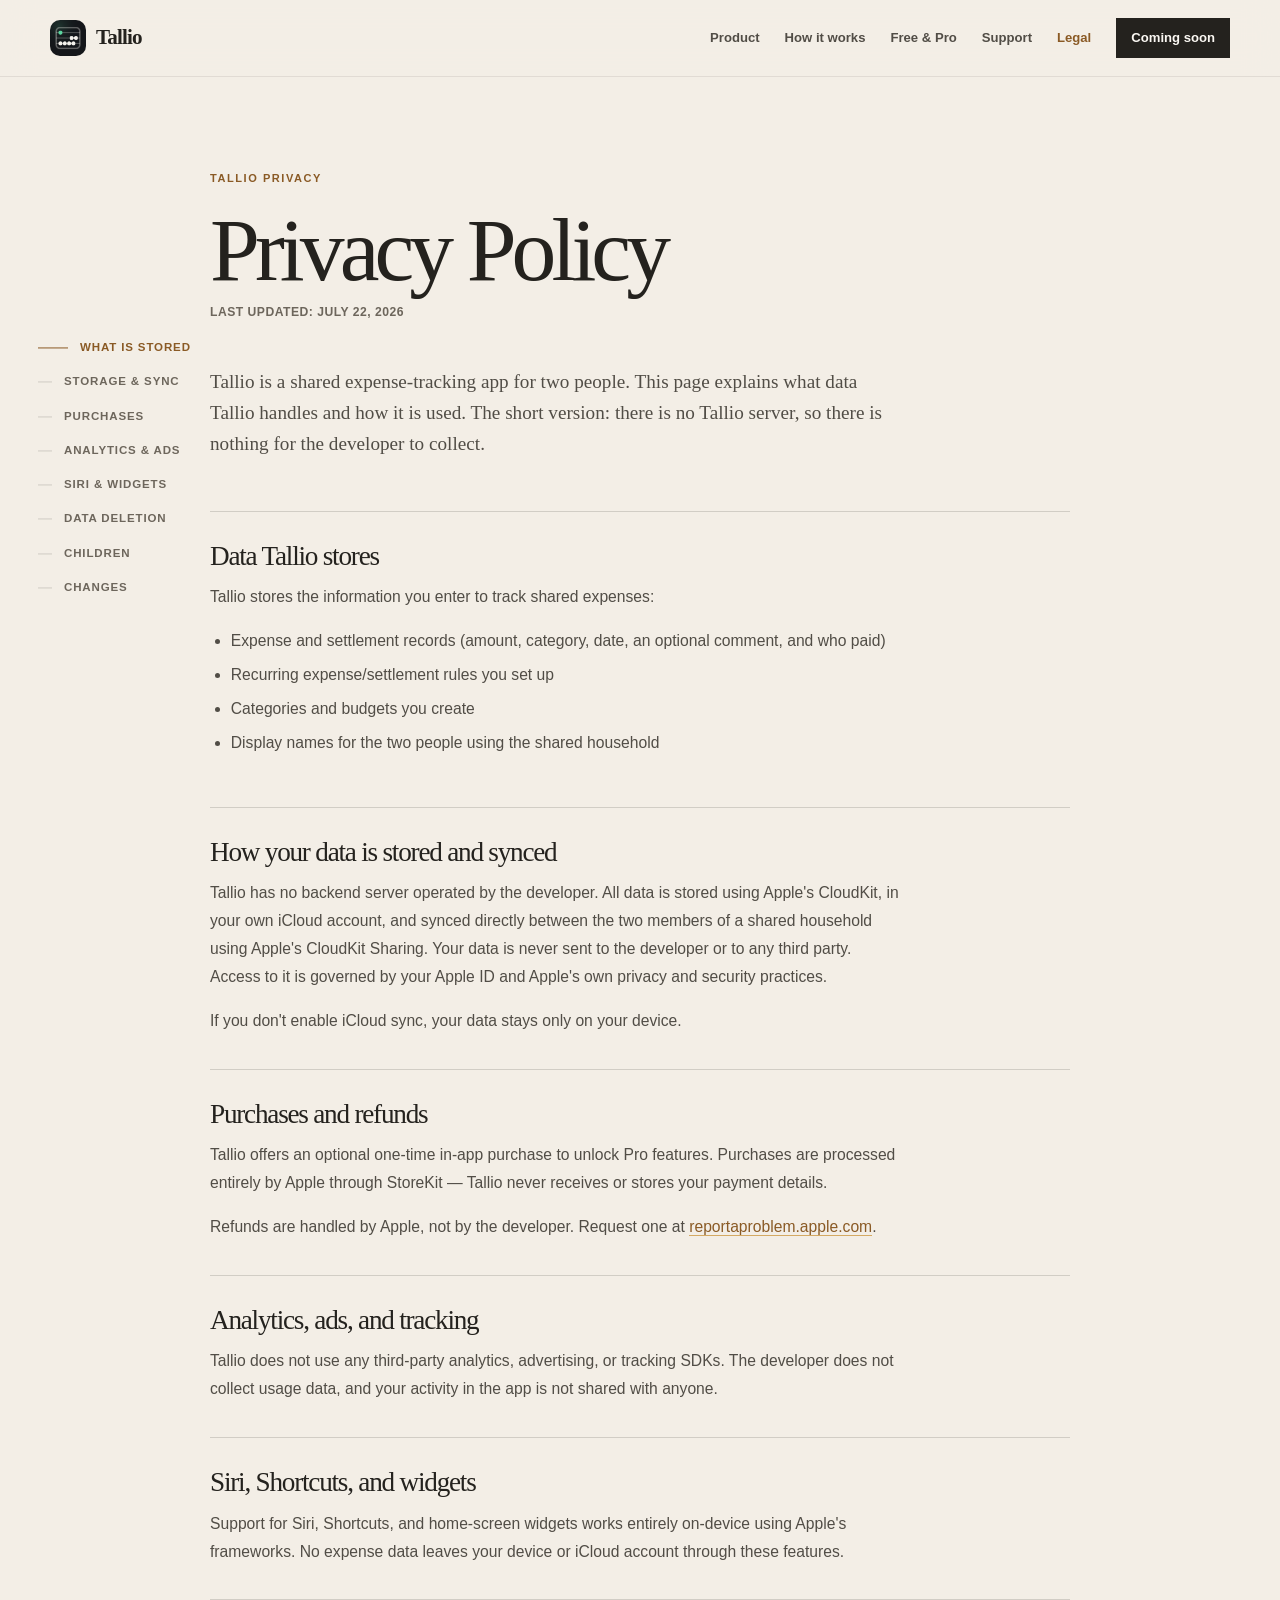
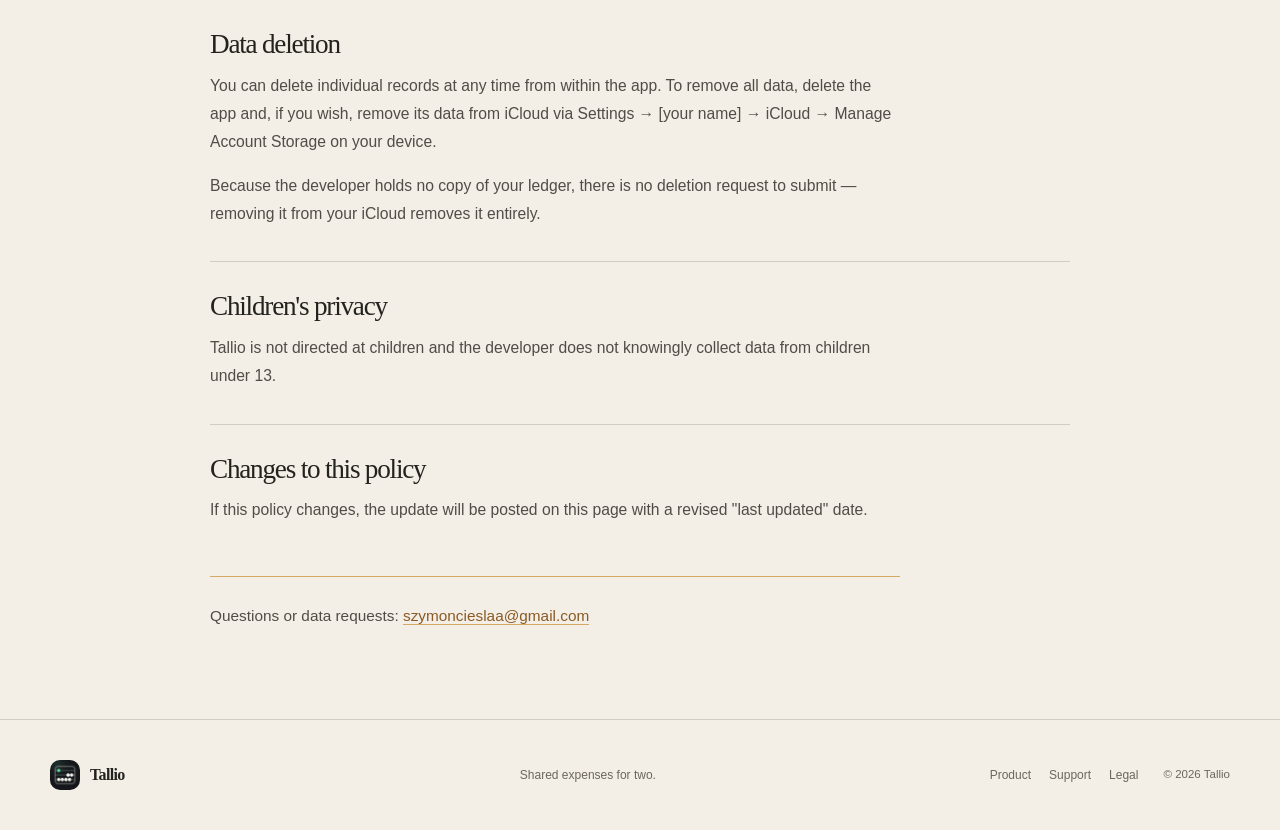
==== commit 719b8241: "Match legal header navigation to the product website" ====
--- a/index.html
+++ b/index.html
@@ -25,7 +25,7 @@
   <div class="shell header-inner">
     <a class="brand" href="https://ciesls.github.io/tallio/" aria-label="Tallio home"><img src="app-icon.png" alt="" width="36" height="36"><span>Tallio</span></a>
     <button class="menu-toggle" type="button" aria-expanded="false" aria-controls="site-nav">Menu</button>
-    <nav id="site-nav" class="site-nav" aria-label="Main navigation"><a href="https://ciesls.github.io/tallio/#features">Product</a><a href="https://ciesls.github.io/tallio/support.html">Support</a><a aria-current="page" href="#top">Legal</a><a class="nav-cta" href="https://ciesls.github.io/tallio/#start">Coming soon</a></nav>
+    <nav id="site-nav" class="site-nav" aria-label="Main navigation"><a href="https://ciesls.github.io/tallio/#features">Product</a><a href="https://ciesls.github.io/tallio/#how">How it works</a><a href="https://ciesls.github.io/tallio/#pro">Free &amp; Pro</a><a href="https://ciesls.github.io/tallio/support.html">Support</a><a aria-current="page" href="#top">Legal</a><a class="nav-cta" href="https://ciesls.github.io/tallio/#start">Coming soon</a></nav>
   </div>
 </header>
 
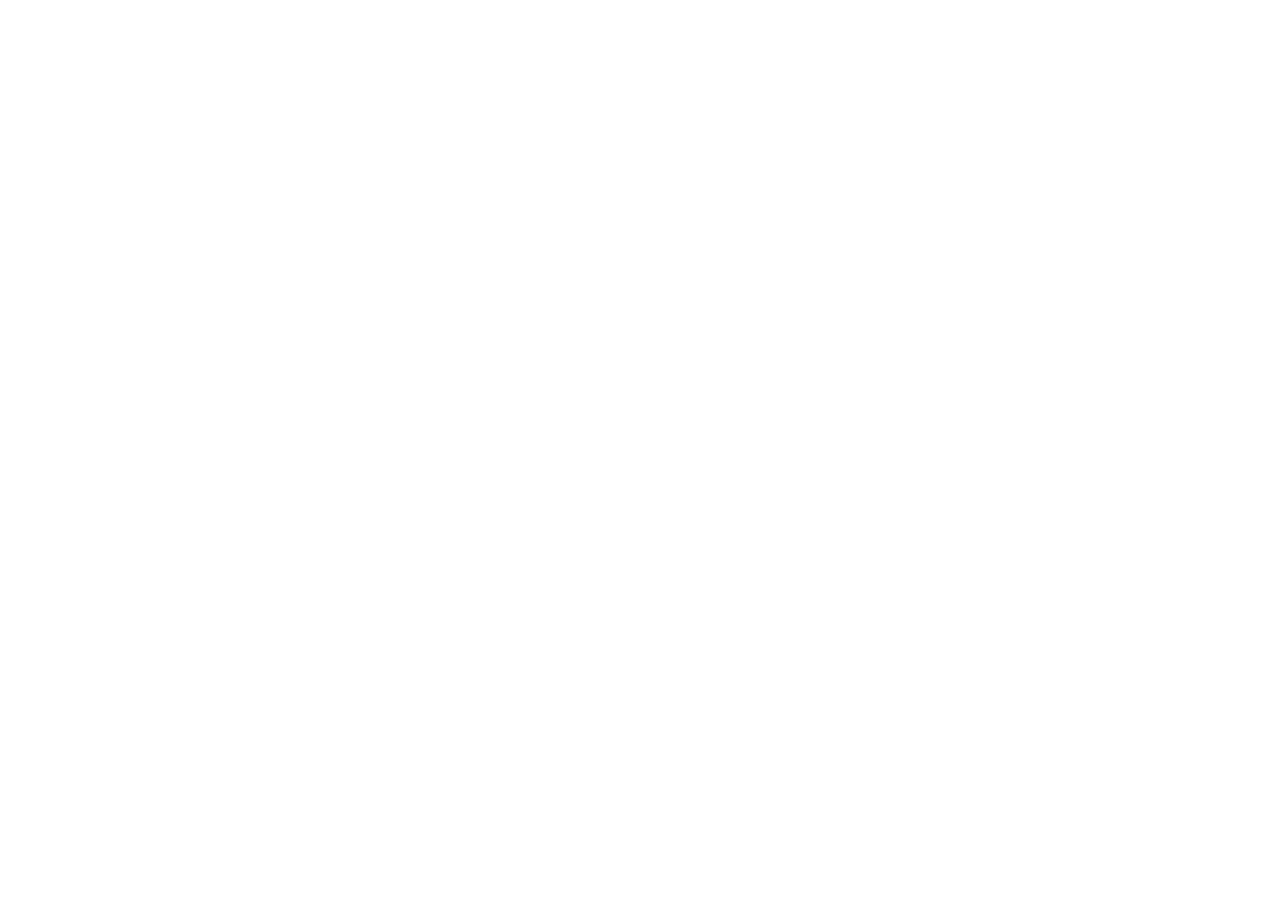
==== commit 656c6fdd: "Redirect legacy legal URLs to merged site" ====
--- a/index.html
+++ b/index.html
@@ -4,116 +4,11 @@
 <meta charset="utf-8">
 <meta name="viewport" content="width=device-width, initial-scale=1">
 <title>Tallio — Privacy Policy</title>
-<meta name="description" content="How Tallio handles your data. There is no Tallio server — everything lives in your own iCloud.">
-<link rel="canonical" href="https://ciesls.github.io/tallio-legal/">
-<meta property="og:type" content="website">
-<meta property="og:site_name" content="Tallio">
-<meta property="og:url" content="https://ciesls.github.io/tallio-legal/">
-<meta property="og:title" content="Tallio — Privacy Policy">
-<meta property="og:description" content="How Tallio handles your data. There is no Tallio server — everything lives in your own iCloud.">
-<meta property="og:image" content="https://ciesls.github.io/tallio/og.png">
-<meta name="twitter:card" content="summary_large_image">
-<meta name="twitter:title" content="Tallio — Privacy Policy">
-<meta name="twitter:description" content="How Tallio handles your data. There is no Tallio server — everything lives in your own iCloud.">
-<meta name="twitter:image" content="https://ciesls.github.io/tallio/og.png">
-<link rel="icon" href="app-icon.png">
-<link rel="stylesheet" href="styles.css">
+<meta http-equiv="refresh" content="0; url=https://ciesls.github.io/tallio/legal/privacy.html">
+<link rel="canonical" href="https://ciesls.github.io/tallio/legal/privacy.html">
 </head>
 <body>
-<a class="skip-link" href="#top">Skip to content</a>
-<header class="site-header">
-  <div class="shell header-inner">
-    <a class="brand" href="https://ciesls.github.io/tallio/" aria-label="Tallio home"><img src="app-icon.png" alt="" width="36" height="36"><span>Tallio</span></a>
-    <button class="menu-toggle" type="button" aria-expanded="false" aria-controls="site-nav">Menu</button>
-    <nav id="site-nav" class="site-nav" aria-label="Main navigation"><a href="https://ciesls.github.io/tallio/#features">Product</a><a href="https://ciesls.github.io/tallio/#how">How it works</a><a href="https://ciesls.github.io/tallio/#pro">Free &amp; Pro</a><a href="https://ciesls.github.io/tallio/support.html">Support</a><a aria-current="page" href="#top">Legal</a><a class="nav-cta" href="https://ciesls.github.io/tallio/#start">Coming soon</a></nav>
-  </div>
-</header>
-
-<nav class="rail" data-spy aria-label="Sections">
-    <a href="#stores" class="on"><span class="bar"></span><span>What is stored</span></a>
-    <a href="#sync"><span class="bar"></span><span>Storage & sync</span></a>
-    <a href="#purchases"><span class="bar"></span><span>Purchases</span></a>
-    <a href="#tracking"><span class="bar"></span><span>Analytics & ads</span></a>
-    <a href="#siri"><span class="bar"></span><span>Siri & widgets</span></a>
-    <a href="#deletion"><span class="bar"></span><span>Data deletion</span></a>
-    <a href="#children"><span class="bar"></span><span>Children</span></a>
-    <a href="#changes"><span class="bar"></span><span>Changes</span></a>
-  </nav>
-
-<main id="top" class="legal-main">
-  <span style="display:inline-flex;color:#e8b864;letter-spacing:.14em;text-transform:uppercase;font-size:.74rem;font-weight:680">Tallio privacy</span>
-  <h1 style="max-width:780px;margin:20px 0 12px;font-size:clamp(2.8rem,6vw,4.6rem);font-weight:620;line-height:1;letter-spacing:-.05em">Privacy Policy</h1>
-  <p class="legal-updated" style="margin:0 0 44px;color:#817d86;font-size:.82rem;letter-spacing:.04em;text-transform:uppercase">Last updated: July 22, 2026</p>
-  <p class="legal-intro" style="margin:0 0 40px;color:#b8b4bc;font-size:1.18rem;line-height:1.7">Tallio is a shared expense-tracking app for two people. This page explains what data Tallio handles and how it is used. The short version: there is no Tallio server, so there is nothing for the developer to collect.</p>
-
-  <nav class="pagenav" aria-label="On this page">
-    <span class="eyebrow">On this page</span>
-    <a href="#stores">What is stored</a>
-    <a href="#sync">Storage & sync</a>
-    <a href="#purchases">Purchases</a>
-    <a href="#tracking">Analytics & ads</a>
-    <a href="#siri">Siri & widgets</a>
-    <a href="#deletion">Data deletion</a>
-    <a href="#children">Children</a>
-    <a href="#changes">Changes</a>
-  </nav>
-
-  <section id="stores" style="padding:30px 0 34px;border-top:1px solid rgba(255,255,255,.10)">
-    <h2 style="margin:0 0 12px;color:#f7f5f1;font-size:1.38rem;font-weight:610;letter-spacing:-.025em">Data Tallio stores</h2>
-    <p style="margin:0 0 16px;color:#b8b4bc;font-size:.98rem;line-height:1.75">Tallio stores the information you enter to track shared expenses:</p>
-    <ul style="margin:0;padding-left:1.3rem;color:#b8b4bc;font-size:.98rem;line-height:1.75">
-      <li>Expense and settlement records (amount, category, date, an optional comment, and who paid)</li>
-      <li>Recurring expense/settlement rules you set up</li>
-      <li>Categories and budgets you create</li>
-      <li>Display names for the two people using the shared household</li>
-    </ul>
-  </section>
-
-  <section id="sync" style="padding:30px 0 34px;border-top:1px solid rgba(255,255,255,.10)">
-    <h2 style="margin:0 0 12px;color:#f7f5f1;font-size:1.38rem;font-weight:610;letter-spacing:-.025em">How your data is stored and synced</h2>
-    <p style="margin:0 0 16px;color:#b8b4bc;font-size:.98rem;line-height:1.75">Tallio has no backend server operated by the developer. All data is stored using Apple's CloudKit, in your own iCloud account, and synced directly between the two members of a shared household using Apple's CloudKit Sharing. Your data is never sent to the developer or to any third party. Access to it is governed by your Apple ID and Apple's own privacy and security practices.</p>
-    <p style="margin:0;color:#b8b4bc;font-size:.98rem;line-height:1.75">If you don't enable iCloud sync, your data stays only on your device.</p>
-  </section>
-
-  <section id="purchases" style="padding:30px 0 34px;border-top:1px solid rgba(255,255,255,.10)">
-    <h2 style="margin:0 0 12px;color:#f7f5f1;font-size:1.38rem;font-weight:610;letter-spacing:-.025em">Purchases and refunds</h2>
-    <p style="margin:0 0 16px;color:#b8b4bc;font-size:.98rem;line-height:1.75">Tallio offers an optional one-time in-app purchase to unlock Pro features. Purchases are processed entirely by Apple through StoreKit — Tallio never receives or stores your payment details.</p>
-    <p style="margin:0;color:#b8b4bc;font-size:.98rem;line-height:1.75">Refunds are handled by Apple, not by the developer. Request one at <a href="https://reportaproblem.apple.com" rel="noopener">reportaproblem.apple.com</a>.</p>
-  </section>
-
-  <section id="tracking" style="padding:30px 0 34px;border-top:1px solid rgba(255,255,255,.10)">
-    <h2 style="margin:0 0 12px;color:#f7f5f1;font-size:1.38rem;font-weight:610;letter-spacing:-.025em">Analytics, ads, and tracking</h2>
-    <p style="margin:0;color:#b8b4bc;font-size:.98rem;line-height:1.75">Tallio does not use any third-party analytics, advertising, or tracking SDKs. The developer does not collect usage data, and your activity in the app is not shared with anyone.</p>
-  </section>
-
-  <section id="siri" style="padding:30px 0 34px;border-top:1px solid rgba(255,255,255,.10)">
-    <h2 style="margin:0 0 12px;color:#f7f5f1;font-size:1.38rem;font-weight:610;letter-spacing:-.025em">Siri, Shortcuts, and widgets</h2>
-    <p style="margin:0;color:#b8b4bc;font-size:.98rem;line-height:1.75">Support for Siri, Shortcuts, and home-screen widgets works entirely on-device using Apple's frameworks. No expense data leaves your device or iCloud account through these features.</p>
-  </section>
-
-  <section id="deletion" style="padding:30px 0 34px;border-top:1px solid rgba(255,255,255,.10)">
-    <h2 style="margin:0 0 12px;color:#f7f5f1;font-size:1.38rem;font-weight:610;letter-spacing:-.025em">Data deletion</h2>
-    <p style="margin:0 0 16px;color:#b8b4bc;font-size:.98rem;line-height:1.75">You can delete individual records at any time from within the app. To remove all data, delete the app and, if you wish, remove its data from iCloud via Settings → [your name] → iCloud → Manage Account Storage on your device.</p>
-    <p style="margin:0;color:#b8b4bc;font-size:.98rem;line-height:1.75">Because the developer holds no copy of your ledger, there is no deletion request to submit — removing it from your iCloud removes it entirely.</p>
-  </section>
-
-  <section id="children" style="padding:30px 0 34px;border-top:1px solid rgba(255,255,255,.10)">
-    <h2 style="margin:0 0 12px;color:#f7f5f1;font-size:1.38rem;font-weight:610;letter-spacing:-.025em">Children's privacy</h2>
-    <p style="margin:0;color:#b8b4bc;font-size:.98rem;line-height:1.75">Tallio is not directed at children and the developer does not knowingly collect data from children under 13.</p>
-  </section>
-
-  <section id="changes" style="padding:30px 0 34px;border-top:1px solid rgba(255,255,255,.10)">
-    <h2 style="margin:0 0 12px;color:#f7f5f1;font-size:1.38rem;font-weight:610;letter-spacing:-.025em">Changes to this policy</h2>
-    <p style="margin:0;color:#b8b4bc;font-size:.98rem;line-height:1.75">If this policy changes, the update will be posted on this page with a revised "last updated" date.</p>
-  </section>
-
-  <p class="legal-contact">
-    Questions or data requests: <a href="mailto:szymoncieslaa@gmail.com">szymoncieslaa@gmail.com</a>
-  </p>
-</main>
-
-<footer class="site-footer"><div class="shell footer-inner"><a class="brand" href="https://ciesls.github.io/tallio/"><img src="app-icon.png" alt="" width="30" height="30"><span>Tallio</span></a><p>Shared expenses for two.</p><nav aria-label="Footer navigation"><a href="https://ciesls.github.io/tallio/">Product</a><a href="https://ciesls.github.io/tallio/support.html">Support</a><a href="https://ciesls.github.io/tallio-legal/">Legal</a></nav><small>© 2026 Tallio</small></div></footer>
-<script src="script.js"></script>
-
+<p>This page has moved to <a href="https://ciesls.github.io/tallio/legal/privacy.html">Tallio’s Privacy Policy</a>.</p>
+<script>window.location.replace('https://ciesls.github.io/tallio/legal/privacy.html');</script>
 </body>
 </html>
